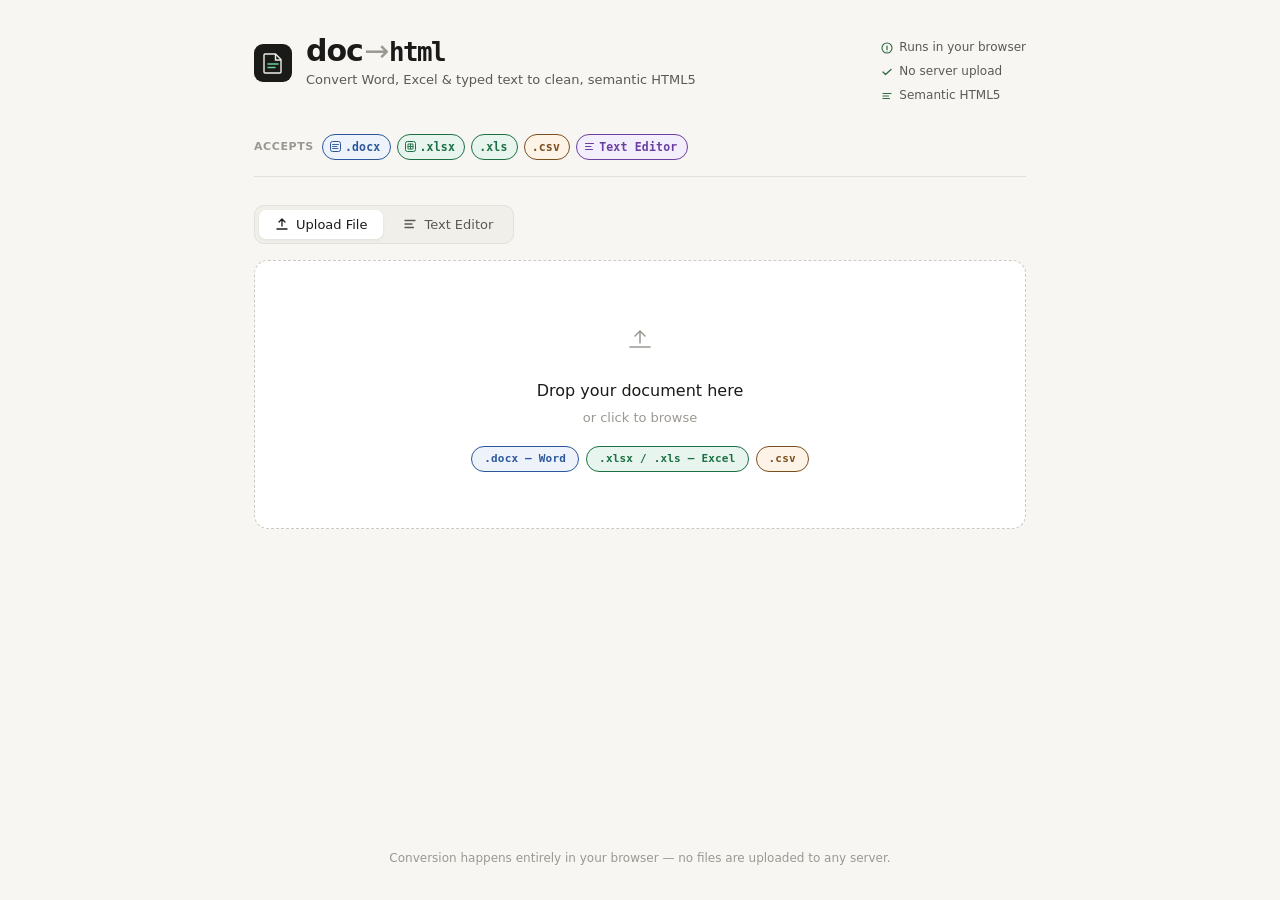
==== index.html @ 15ccc771 "File upload and text editor feature" ====
<!DOCTYPE html>
<html lang="en">
<head>
  <meta charset="UTF-8" />
  <meta name="viewport" content="width=device-width, initial-scale=1.0" />
  <title>doc→html — Word, Excel &amp; Text to HTML</title>
  <link rel="stylesheet" href="style.css" />
</head>
<body>
  <div class="page">

    <!-- ══ HEADER ══ -->
    <header class="header">
      <div class="header-top">
        <div class="header-brand">
          <div class="header-logo" aria-hidden="true">
            <svg width="38" height="38" viewBox="0 0 38 38" fill="none">
              <rect width="38" height="38" rx="9" fill="#1a1a18"/>
              <path d="M11 10h10.5l5.5 5.5V28a1 1 0 01-1 1H11a1 1 0 01-1-1V11a1 1 0 011-1z" fill="none" stroke="#f0efe9" stroke-width="1.4"/>
              <path d="M21.5 10v6h5.5" fill="none" stroke="#f0efe9" stroke-width="1.4"/>
              <path d="M14 20h10M14 23.5h7" stroke="#6fcf97" stroke-width="1.5" stroke-linecap="round"/>
            </svg>
          </div>
          <div class="header-title-group">
            <h1 class="header-title">
              <span class="ht-doc">doc</span><span class="ht-arrow">→</span><span class="ht-html">html</span>
            </h1>
            <p class="header-tagline">Convert Word, Excel &amp; typed text to clean, semantic HTML5</p>
          </div>
        </div>
        <ul class="header-pills" aria-label="Features">
          <li class="pill">
            <svg width="12" height="12" viewBox="0 0 12 12" fill="none"><path d="M6 1a5 5 0 100 10A5 5 0 006 1z" stroke="currentColor" stroke-width="1.1"/><path d="M6 4v3.5" stroke="currentColor" stroke-width="1.2" stroke-linecap="round"/><circle cx="6" cy="9" r=".6" fill="currentColor"/></svg>
            Runs in your browser
          </li>
          <li class="pill">
            <svg width="12" height="12" viewBox="0 0 12 12" fill="none"><path d="M2 6l2.5 2.5L10 3.5" stroke="currentColor" stroke-width="1.3" stroke-linecap="round" stroke-linejoin="round"/></svg>
            No server upload
          </li>
          <li class="pill">
            <svg width="12" height="12" viewBox="0 0 12 12" fill="none"><path d="M2 3.5h8M2 6h5.5M2 8.5h6.5" stroke="currentColor" stroke-width="1.2" stroke-linecap="round"/></svg>
            Semantic HTML5
          </li>
        </ul>
      </div>
      <div class="header-formats">
        <span class="fmt-label">Accepts</span>
        <span class="fmt-chip fmt-word">
          <svg width="11" height="11" viewBox="0 0 11 11" fill="none"><rect x=".5" y=".5" width="10" height="10" rx="2" stroke="currentColor" stroke-width="1"/><path d="M2.5 3.5h6M2.5 5.5h4.5M2.5 7.5h5.5" stroke="currentColor" stroke-width=".9" stroke-linecap="round"/></svg>
          .docx
        </span>
        <span class="fmt-chip fmt-excel">
          <svg width="11" height="11" viewBox="0 0 11 11" fill="none"><rect x=".5" y=".5" width="10" height="10" rx="2" stroke="currentColor" stroke-width="1"/><path d="M3 3h5v5H3z" stroke="currentColor" stroke-width=".9"/><path d="M3 5.5h5M5.5 3v5" stroke="currentColor" stroke-width=".9" stroke-linecap="round"/></svg>
          .xlsx
        </span>
        <span class="fmt-chip fmt-excel">.xls</span>
        <span class="fmt-chip fmt-csv">.csv</span>
        <span class="fmt-chip fmt-editor">
          <svg width="11" height="11" viewBox="0 0 11 11" fill="none"><path d="M1.5 2.5h8M1.5 5.5h5.5M1.5 8.5h7" stroke="currentColor" stroke-width="1" stroke-linecap="round"/></svg>
          Text Editor
        </span>
      </div>
    </header>

    <main class="main">

      <!-- ══ MODE SWITCHER ══ -->
      <div class="mode-tabs" role="tablist" aria-label="Input method">
        <button class="mode-tab active" id="mode-upload-btn" role="tab"
                aria-selected="true" aria-controls="mode-upload">
          <svg width="14" height="14" viewBox="0 0 14 14" fill="none">
            <path d="M7 9V2M7 2L4 5M7 2l3 3" stroke="currentColor" stroke-width="1.3" stroke-linecap="round" stroke-linejoin="round"/>
            <path d="M2 12h10" stroke="currentColor" stroke-width="1.3" stroke-linecap="round"/>
          </svg>
          Upload File
        </button>
        <button class="mode-tab" id="mode-editor-btn" role="tab"
                aria-selected="false" aria-controls="mode-editor">
          <svg width="14" height="14" viewBox="0 0 14 14" fill="none">
            <path d="M2 3.5h10M2 7h7M2 10.5h8.5" stroke="currentColor" stroke-width="1.3" stroke-linecap="round"/>
          </svg>
          Text Editor
        </button>
      </div>

      <!-- ══ UPLOAD PANEL ══ -->
      <div id="mode-upload" class="mode-panel">
        <label class="drop-zone" id="drop-zone">
          <input type="file" id="file-input" accept=".docx,.xlsx,.xls,.csv" />
          <div class="drop-icon">
            <svg width="40" height="40" viewBox="0 0 40 40" fill="none">
              <path d="M20 26V14M20 14l-5 5M20 14l5 5" stroke="currentColor" stroke-width="1.5" stroke-linecap="round" stroke-linejoin="round"/>
              <path d="M10 30h20" stroke="currentColor" stroke-width="1.5" stroke-linecap="round"/>
            </svg>
          </div>
          <p class="drop-title">Drop your document here</p>
          <p class="drop-sub">or click to browse</p>
          <div class="drop-type-row">
            <span class="drop-type drop-type-word">.docx — Word</span>
            <span class="drop-type drop-type-excel">.xlsx / .xls — Excel</span>
            <span class="drop-type drop-type-csv">.csv</span>
          </div>
        </label>
        <div id="upload-status" class="status-bar hidden"></div>
      </div>

      <!-- ══ TEXT EDITOR PANEL ══ -->
      <div id="mode-editor" class="mode-panel hidden">

        <div class="editor-wrap">

          <!-- Toolbar -->
          <div class="editor-toolbar" id="editor-toolbar" role="toolbar" aria-label="Text formatting">

            <!-- Block format -->
            <select class="toolbar-select" id="block-format" title="Block format">
              <option value="p">Paragraph</option>
              <option value="h2">Heading 2</option>
              <option value="h3">Heading 3</option>
              <option value="h4">Heading 4</option>
              <option value="h5">Heading 5</option>
              <option value="h6">Heading 6</option>
              <option value="blockquote">Blockquote</option>
              <option value="pre">Code block</option>
            </select>

            <span class="tb-sep"></span>

            <!-- Inline format -->
            <button class="tb-btn" data-cmd="bold" title="Bold (Ctrl+B)">
              <svg width="13" height="13" viewBox="0 0 13 13" fill="none"><path d="M3.5 2.5H7A2 2 0 017 6.5H3.5V2.5z" stroke="currentColor" stroke-width="1.3" stroke-linejoin="round"/><path d="M3.5 6.5H7.5A2 2 0 017.5 10.5H3.5V6.5z" stroke="currentColor" stroke-width="1.3" stroke-linejoin="round"/></svg>
            </button>
            <button class="tb-btn" data-cmd="italic" title="Italic (Ctrl+I)">
              <svg width="13" height="13" viewBox="0 0 13 13" fill="none"><path d="M5 2.5h5M3 10.5h5M7.5 2.5l-2 8" stroke="currentColor" stroke-width="1.3" stroke-linecap="round"/></svg>
            </button>
            <button class="tb-btn" data-cmd="underline" title="Underline (Ctrl+U)">
              <svg width="13" height="13" viewBox="0 0 13 13" fill="none"><path d="M3 2.5v4a3.5 3.5 0 007 0v-4" stroke="currentColor" stroke-width="1.3" stroke-linecap="round"/><path d="M1.5 11.5h10" stroke="currentColor" stroke-width="1.3" stroke-linecap="round"/></svg>
            </button>
            <button class="tb-btn" data-cmd="strikeThrough" title="Strikethrough">
              <svg width="13" height="13" viewBox="0 0 13 13" fill="none"><path d="M1.5 6.5h10" stroke="currentColor" stroke-width="1.3" stroke-linecap="round"/><path d="M4.5 6.5c0-2 5-2 5 0M4.5 6.5c0 2 5 2 5 0" stroke="currentColor" stroke-width="1.1" stroke-linecap="round"/></svg>
            </button>
            <button class="tb-btn" data-cmd="superscript" title="Superscript">
              <svg width="13" height="13" viewBox="0 0 13 13" fill="none"><path d="M2 10L6 4M6 10L2 4" stroke="currentColor" stroke-width="1.2" stroke-linecap="round"/><path d="M8.5 2h3M8.5 4.5h3M11.5 2v2.5" stroke="currentColor" stroke-width="1.1" stroke-linecap="round"/></svg>
            </button>
            <button class="tb-btn" data-cmd="subscript" title="Subscript">
              <svg width="13" height="13" viewBox="0 0 13 13" fill="none"><path d="M2 4l4 6M6 4l-4 6" stroke="currentColor" stroke-width="1.2" stroke-linecap="round"/><path d="M8.5 8.5h3M8.5 11h3M11.5 8.5V11" stroke="currentColor" stroke-width="1.1" stroke-linecap="round"/></svg>
            </button>

            <span class="tb-sep"></span>

            <!-- Lists -->
            <button class="tb-btn" data-cmd="insertUnorderedList" title="Bullet list">
              <svg width="13" height="13" viewBox="0 0 13 13" fill="none"><circle cx="2" cy="3.5" r=".9" fill="currentColor"/><circle cx="2" cy="6.5" r=".9" fill="currentColor"/><circle cx="2" cy="9.5" r=".9" fill="currentColor"/><path d="M4.5 3.5h7M4.5 6.5h7M4.5 9.5h7" stroke="currentColor" stroke-width="1.2" stroke-linecap="round"/></svg>
            </button>
            <button class="tb-btn" data-cmd="insertOrderedList" title="Numbered list">
              <svg width="13" height="13" viewBox="0 0 13 13" fill="none"><path d="M1.5 2h1.2v3.5M1.2 5.5H4" stroke="currentColor" stroke-width="1" stroke-linecap="round" stroke-linejoin="round"/><path d="M1.2 7.5c0-.6 1.5-1 1.5-1.5 0-.4-.3-.5-.7-.5s-.7.2-.8.5" stroke="currentColor" stroke-width="1" stroke-linecap="round"/><path d="M1.2 11h1.8L1.2 9.5H3" stroke="currentColor" stroke-width="1" stroke-linecap="round" stroke-linejoin="round"/><path d="M5.5 3h6M5.5 6.5h6M5.5 10h6" stroke="currentColor" stroke-width="1.2" stroke-linecap="round"/></svg>
            </button>

            <span class="tb-sep"></span>

            <!-- Alignment -->
            <button class="tb-btn" data-cmd="justifyLeft" title="Align left">
              <svg width="13" height="13" viewBox="0 0 13 13" fill="none"><path d="M1.5 3h10M1.5 5.5h7M1.5 8h10M1.5 10.5h5.5" stroke="currentColor" stroke-width="1.2" stroke-linecap="round"/></svg>
            </button>
            <button class="tb-btn" data-cmd="justifyCenter" title="Align center">
              <svg width="13" height="13" viewBox="0 0 13 13" fill="none"><path d="M1.5 3h10M3 5.5h7M1.5 8h10M3.5 10.5h6" stroke="currentColor" stroke-width="1.2" stroke-linecap="round"/></svg>
            </button>
            <button class="tb-btn" data-cmd="justifyRight" title="Align right">
              <svg width="13" height="13" viewBox="0 0 13 13" fill="none"><path d="M1.5 3h10M5.5 5.5h7M1.5 8h10M6 10.5h5.5" stroke="currentColor" stroke-width="1.2" stroke-linecap="round"/></svg>
            </button>
            <button class="tb-btn" data-cmd="justifyFull" title="Justify">
              <svg width="13" height="13" viewBox="0 0 13 13" fill="none"><path d="M1.5 3h10M1.5 5.5h10M1.5 8h10M1.5 10.5h10" stroke="currentColor" stroke-width="1.2" stroke-linecap="round"/></svg>
            </button>

            <span class="tb-sep"></span>

            <!-- Indent -->
            <button class="tb-btn" data-cmd="indent" title="Increase indent">
              <svg width="13" height="13" viewBox="0 0 13 13" fill="none"><path d="M1.5 2.5h10M4.5 5.5h7M4.5 8h7M1.5 10.5h10M1.5 5.5l2 1.25-2 1.25V5.5z" stroke="currentColor" stroke-width="1.1" stroke-linecap="round" stroke-linejoin="round"/></svg>
            </button>
            <button class="tb-btn" data-cmd="outdent" title="Decrease indent">
              <svg width="13" height="13" viewBox="0 0 13 13" fill="none"><path d="M1.5 2.5h10M4.5 5.5h7M4.5 8h7M1.5 10.5h10M4.5 5.5L2.5 6.75l2 1.25V5.5z" stroke="currentColor" stroke-width="1.1" stroke-linecap="round" stroke-linejoin="round"/></svg>
            </button>

            <span class="tb-sep"></span>

            <!-- Link / HR / Clear formatting / Clear all -->
            <button class="tb-btn" id="tb-link" title="Insert / edit link">
              <svg width="13" height="13" viewBox="0 0 13 13" fill="none"><path d="M5 8a3 3 0 004.2 0l1.3-1.3A3 3 0 006.3 2.5L5 3.8" stroke="currentColor" stroke-width="1.3" stroke-linecap="round"/><path d="M8 5a3 3 0 00-4.2 0L2.5 6.3A3 3 0 006.7 10.5L8 9.2" stroke="currentColor" stroke-width="1.3" stroke-linecap="round"/></svg>
            </button>
            <button class="tb-btn" id="tb-hr" title="Insert horizontal rule">
              <svg width="13" height="13" viewBox="0 0 13 13" fill="none"><path d="M1.5 6.5h10" stroke="currentColor" stroke-width="1.8" stroke-linecap="round"/><path d="M1.5 3.5h10M1.5 9.5h10" stroke="currentColor" stroke-width=".8" stroke-linecap="round" stroke-dasharray="1.5 1.5"/></svg>
            </button>
            <button class="tb-btn" data-cmd="removeFormat" title="Clear formatting">
              <svg width="13" height="13" viewBox="0 0 13 13" fill="none"><path d="M2.5 2.5l8 8M10.5 2.5l-8 8" stroke="currentColor" stroke-width="1.2" stroke-linecap="round"/></svg>
            </button>
            <button class="tb-btn tb-danger" id="tb-clear" title="Clear all content">
              <svg width="13" height="13" viewBox="0 0 13 13" fill="none"><path d="M1.5 3.5h10M3.5 3.5V11a1 1 0 001 1h4a1 1 0 001-1V3.5M4.5 3.5V2.5h4v1" stroke="currentColor" stroke-width="1.2" stroke-linecap="round" stroke-linejoin="round"/></svg>
            </button>
          </div>

          <!-- Editable content area -->
          <div class="editor-body"
               id="editor-body"
               contenteditable="true"
               spellcheck="true"
               role="textbox"
               aria-multiline="true"
               aria-label="Type your content here">
            <p>Start typing here…</p>
          </div>

          <!-- Editor action bar -->
          <div class="editor-footer">
            <span class="editor-hint">Bold first-row cells are detected as <code>&lt;th scope="col"&gt;</code> table headers</span>
            <button class="btn btn-primary" id="editor-convert-btn">
              <svg width="14" height="14" viewBox="0 0 14 14" fill="none"><path d="M2 7h8M8 4l3 3-3 3" stroke="currentColor" stroke-width="1.3" stroke-linecap="round" stroke-linejoin="round"/></svg>
              Convert to HTML
            </button>
          </div>
        </div>

        <div id="editor-status" class="status-bar hidden"></div>
      </div>

      <!-- ══ RESULT PANEL (shared by both modes) ══ -->
      <section id="result-panel" class="result-panel hidden">
        <div class="result-header">
          <div class="file-info">
            <svg width="16" height="16" viewBox="0 0 16 16" fill="none">
              <path d="M3 2h7l3 3v9a1 1 0 01-1 1H3a1 1 0 01-1-1V3a1 1 0 011-1z" stroke="currentColor" stroke-width="1.2"/>
              <path d="M10 2v4h3" stroke="currentColor" stroke-width="1.2"/>
            </svg>
            <span id="file-name-label">output</span>
          </div>
          <div class="action-group">
            <button id="copy-btn" class="btn btn-ghost">
              <svg width="15" height="15" viewBox="0 0 15 15" fill="none"><rect x="4" y="4" width="9" height="9" rx="1" stroke="currentColor" stroke-width="1.2"/><path d="M2 11V2h9" stroke="currentColor" stroke-width="1.2" stroke-linecap="round"/></svg>
              Copy HTML
            </button>
            <button id="dl-btn" class="btn btn-primary">
              <svg width="15" height="15" viewBox="0 0 15 15" fill="none"><path d="M7.5 10V2M7.5 10l-3-3M7.5 10l3-3" stroke="currentColor" stroke-width="1.3" stroke-linecap="round" stroke-linejoin="round"/><path d="M2 13h11" stroke="currentColor" stroke-width="1.3" stroke-linecap="round"/></svg>
              Download .txt
            </button>
          </div>
        </div>

        <div class="tabs">
          <button class="tab active" data-tab="preview">
            <svg width="14" height="14" viewBox="0 0 14 14" fill="none"><path d="M1 7s2.5-5 6-5 6 5 6 5-2.5 5-6 5-6-5-6-5z" stroke="currentColor" stroke-width="1.2"/><circle cx="7" cy="7" r="1.5" stroke="currentColor" stroke-width="1.2"/></svg>
            Preview
          </button>
          <button class="tab" data-tab="code">
            <svg width="14" height="14" viewBox="0 0 14 14" fill="none"><path d="M4.5 3L1 7l3.5 4M9.5 3L13 7l-3.5 4M8 2l-2 10" stroke="currentColor" stroke-width="1.2" stroke-linecap="round" stroke-linejoin="round"/></svg>
            HTML code
          </button>
        </div>

        <div id="preview-pane" class="pane preview-pane"></div>
        <div id="code-pane" class="pane code-pane hidden"></div>

        <div class="convert-again">
          <button id="reset-btn" class="btn btn-ghost btn-sm">
            <svg width="13" height="13" viewBox="0 0 13 13" fill="none"><path d="M1.5 6.5a5 5 0 115 5" stroke="currentColor" stroke-width="1.2" stroke-linecap="round"/><path d="M1.5 4v2.5h2.5" stroke="currentColor" stroke-width="1.2" stroke-linecap="round" stroke-linejoin="round"/></svg>
            Convert another
          </button>
        </div>
      </section>

    </main>

    <footer class="footer">
      Conversion happens entirely in your browser — no files are uploaded to any server.
    </footer>
  </div>

  <div id="toast" class="toast hidden">Copied to clipboard!</div>

  <script src="mammoth.min.js"></script>
  <script src="xlsx.min.js"></script>
  <script src="app.js"></script>
</body>
</html>
---- style.css ----
/* ─── Reset & Base ─────────────────────────────────────────────── */
*, *::before, *::after { box-sizing: border-box; margin: 0; padding: 0; }

:root {
  --bg:            #f7f6f3;
  --surface:       #ffffff;
  --surface-2:     #f0efe9;
  --border:        #e2e0d8;
  --border-strong: #ccc9bf;
  --text:          #1a1a18;
  --text-2:        #5a5952;
  --text-3:        #9a9890;
  --accent:        #1a1a18;
  --accent-fg:     #ffffff;
  --green:         #2d6a3f;
  --green-bg:      #edf7f0;
  --red:           #9b2c2c;
  --red-bg:        #fff0f0;
  --word-color:    #2b579a;
  --word-bg:       #eef3fb;
  --excel-color:   #1d7044;
  --excel-bg:      #e8f5ee;
  --csv-color:     #7a4f1e;
  --csv-bg:        #fdf3e7;
  --editor-color:  #6b3fa0;
  --editor-bg:     #f3eefb;
  --radius-sm:  6px;
  --radius-md:  10px;
  --radius-lg:  14px;
  --font:       'Georgia', 'Times New Roman', serif;
  --font-ui:    system-ui, -apple-system, 'Segoe UI', sans-serif;
  --font-mono:  'Menlo', 'Consolas', 'Monaco', monospace;
  --shadow-sm:  0 1px 3px rgba(0,0,0,.07);
  --shadow-md:  0 4px 14px rgba(0,0,0,.09);
}

@media (prefers-color-scheme: dark) {
  :root {
    --bg:            #111110;
    --surface:       #1c1c1a;
    --surface-2:     #252523;
    --border:        #2e2e2b;
    --border-strong: #3d3d39;
    --text:          #f0efe9;
    --text-2:        #9a9890;
    --text-3:        #5a5952;
    --accent:        #f0efe9;
    --accent-fg:     #111110;
    --green:         #4ade80;
    --green-bg:      #0d2418;
    --red:           #f87171;
    --red-bg:        #2a0f0f;
    --word-color:    #93b4e8;
    --word-bg:       #111e30;
    --excel-color:   #6fcf97;
    --excel-bg:      #0d2016;
    --csv-color:     #f0c07a;
    --csv-bg:        #231800;
    --editor-color:  #c4a0f0;
    --editor-bg:     #1e1030;
    --shadow-sm:     0 1px 3px rgba(0,0,0,.3);
    --shadow-md:     0 4px 14px rgba(0,0,0,.4);
  }
}

html, body { height: 100%; }
body {
  font-family: var(--font-ui);
  background: var(--bg);
  color: var(--text);
  line-height: 1.6;
  font-size: 15px;
  -webkit-font-smoothing: antialiased;
}

/* ─── Page shell ────────────────────────────────────────────────── */
.page {
  min-height: 100vh;
  display: flex;
  flex-direction: column;
  max-width: 820px;
  margin: 0 auto;
  padding: 0 1.5rem;
}

/* ═══ HEADER ═══════════════════════════════════════════════════════ */
.header {
  padding: 2.25rem 0 0;
  border-bottom: 1px solid var(--border);
  margin-bottom: 1.75rem;
}

.header-top {
  display: flex;
  align-items: flex-start;
  justify-content: space-between;
  gap: 1.5rem;
  padding-bottom: 1.1rem;
  flex-wrap: wrap;
}

.header-brand { display: flex; align-items: center; gap: 14px; }
.header-logo  { line-height: 0; flex-shrink: 0; }

.header-title-group { display: flex; flex-direction: column; gap: 4px; }

.header-title {
  font-family: var(--font-ui);
  font-size: 30px;
  font-weight: 800;
  letter-spacing: -1px;
  line-height: 1;
  color: var(--text);
}
.ht-doc   { color: var(--text); }
.ht-arrow { color: var(--text-3); font-weight: 300; margin: 0 1px; }
.ht-html  { font-family: var(--font-mono); font-size: .86em; letter-spacing: -1.5px; color: var(--text); }

.header-tagline { font-size: 13px; color: var(--text-2); font-weight: 400; }

.header-pills { list-style: none; display: flex; flex-direction: column; gap: 5px; padding-top: 2px; }
.pill { display: inline-flex; align-items: center; gap: 6px; font-size: 12px; color: var(--text-2); white-space: nowrap; }
.pill svg { color: var(--green); flex-shrink: 0; }

.header-formats { display: flex; align-items: center; gap: 6px; padding: .65rem 0 1rem; flex-wrap: wrap; }

.fmt-label {
  font-size: 11px; font-weight: 600; text-transform: uppercase;
  letter-spacing: .6px; color: var(--text-3); margin-right: 2px;
}

.fmt-chip {
  display: inline-flex; align-items: center; gap: 4px;
  padding: 3px 9px 3px 7px; border-radius: 20px;
  font-size: 11.5px; font-weight: 600; font-family: var(--font-mono);
  border: 0.5px solid; letter-spacing: .2px;
}
.fmt-word   { background: var(--word-bg);   color: var(--word-color);   border-color: var(--word-color); }
.fmt-excel  { background: var(--excel-bg);  color: var(--excel-color);  border-color: var(--excel-color); }
.fmt-csv    { background: var(--csv-bg);    color: var(--csv-color);    border-color: var(--csv-color); }
.fmt-editor { background: var(--editor-bg); color: var(--editor-color); border-color: var(--editor-color); }

/* ═══ MODE TABS ════════════════════════════════════════════════════ */
.mode-tabs {
  display: flex;
  gap: 4px;
  margin-bottom: 1rem;
  background: var(--surface-2);
  border: 1px solid var(--border);
  border-radius: var(--radius-md);
  padding: 4px;
  width: fit-content;
}

.mode-tab {
  display: inline-flex;
  align-items: center;
  gap: 7px;
  padding: 7px 16px;
  border-radius: 7px;
  border: none;
  background: transparent;
  color: var(--text-2);
  font-size: 13px;
  font-weight: 500;
  font-family: var(--font-ui);
  cursor: pointer;
  transition: background .15s, color .15s;
  white-space: nowrap;
}
.mode-tab:hover  { color: var(--text); background: var(--surface); }
.mode-tab.active { background: var(--surface); color: var(--text); box-shadow: var(--shadow-sm); }

/* ═══ MODE PANELS ══════════════════════════════════════════════════ */
.mode-panel { display: block; }
.mode-panel.hidden { display: none; }

/* ─── Drop Zone ─────────────────────────────────────────────────── */
.drop-zone {
  display: flex; flex-direction: column; align-items: center;
  border: 1.5px dashed var(--border-strong);
  border-radius: var(--radius-lg);
  background: var(--surface);
  padding: 3.5rem 2rem;
  text-align: center; cursor: pointer;
  transition: border-color .2s, background .2s;
}
.drop-zone:hover, .drop-zone.drag-over { border-color: var(--text-2); background: var(--surface-2); }
.drop-zone input[type="file"] { display: none; }
.drop-icon { color: var(--text-3); margin-bottom: 14px; }
.drop-title { font-size: 16px; color: var(--text); margin-bottom: 4px; font-weight: 500; }
.drop-sub   { font-size: 13px; color: var(--text-3); margin-bottom: 18px; }

.drop-type-row { display: flex; gap: 7px; flex-wrap: wrap; justify-content: center; }
.drop-type {
  display: inline-block; padding: 3px 12px; border-radius: 20px;
  font-size: 11px; font-weight: 600; font-family: var(--font-mono);
  letter-spacing: .2px; border: 0.5px solid;
}
.drop-type-word  { background: var(--word-bg);  color: var(--word-color);  border-color: var(--word-color); }
.drop-type-excel { background: var(--excel-bg); color: var(--excel-color); border-color: var(--excel-color); }
.drop-type-csv   { background: var(--csv-bg);   color: var(--csv-color);   border-color: var(--csv-color); }

/* ═══ TEXT EDITOR ══════════════════════════════════════════════════ */
.editor-wrap {
  border: 1px solid var(--border);
  border-radius: var(--radius-lg);
  background: var(--surface);
  overflow: hidden;
  box-shadow: var(--shadow-sm);
}

/* ── Toolbar ── */
.editor-toolbar {
  display: flex;
  align-items: center;
  flex-wrap: wrap;
  gap: 2px;
  padding: 6px 10px;
  border-bottom: 1px solid var(--border);
  background: var(--surface-2);
}

.toolbar-select {
  height: 28px;
  padding: 0 6px;
  border: 1px solid var(--border-strong);
  border-radius: var(--radius-sm);
  background: var(--surface);
  color: var(--text);
  font-size: 12px;
  font-family: var(--font-ui);
  cursor: pointer;
  outline: none;
}
.toolbar-select:focus { border-color: var(--text-2); }

.tb-sep {
  display: inline-block;
  width: 1px; height: 20px;
  background: var(--border-strong);
  margin: 0 4px;
  flex-shrink: 0;
}

.tb-btn {
  display: inline-flex;
  align-items: center;
  justify-content: center;
  width: 28px; height: 28px;
  border: none;
  border-radius: var(--radius-sm);
  background: transparent;
  color: var(--text-2);
  cursor: pointer;
  transition: background .12s, color .12s;
  flex-shrink: 0;
}
.tb-btn:hover   { background: var(--border); color: var(--text); }
.tb-btn.active  { background: var(--accent); color: var(--accent-fg); }
.tb-btn.active:hover { background: var(--accent); opacity: .85; }
.tb-danger      { color: var(--red); }
.tb-danger:hover{ background: var(--red-bg); color: var(--red); }

/* ── Editable body ── */
.editor-body {
  min-height: 260px;
  max-height: 420px;
  overflow-y: auto;
  padding: 1.25rem 1.5rem;
  font-family: var(--font);
  font-size: 14.5px;
  line-height: 1.8;
  color: var(--text);
  outline: none;
  caret-color: var(--accent);
}

.editor-body:focus { outline: none; }

/* Typography inside editor */
.editor-body p          { margin: 0 0 .5em; }
.editor-body h2         { font-size: 1.5em;  font-weight: 700; margin: .8em 0 .3em; }
.editor-body h3         { font-size: 1.25em; font-weight: 700; margin: .7em 0 .3em; }
.editor-body h4         { font-size: 1.1em;  font-weight: 600; margin: .6em 0 .25em; }
.editor-body h5, .editor-body h6 { font-size: 1em; font-weight: 600; margin: .5em 0 .2em; }
.editor-body ul, .editor-body ol { padding-left: 1.6em; margin: .4em 0; }
.editor-body li         { margin: .2em 0; }
.editor-body blockquote { border-left: 3px solid var(--border-strong); padding-left: 1rem; color: var(--text-2); margin: .5em 0; }
.editor-body pre        { background: var(--surface-2); border: 1px solid var(--border); border-radius: var(--radius-sm); padding: .75rem 1rem; font-family: var(--font-mono); font-size: .88em; overflow-x: auto; }
.editor-body a          { color: #1a56db; text-decoration: underline; }
.editor-body hr         { border: none; border-top: 1.5px solid var(--border-strong); margin: 1em 0; }
.editor-body table      { border-collapse: collapse; width: 100%; font-size: 13px; margin: .6em 0; }
.editor-body td, .editor-body th { border: 1px solid var(--border-strong); padding: 5px 9px; text-align: left; }
.editor-body th         { background: var(--surface-2); font-weight: 600; }
.editor-body [style*="text-align: center"] { text-align: center; }
.editor-body [style*="text-align: right"]  { text-align: right; }
.editor-body [style*="text-align: justify"]{ text-align: justify; }

/* Scrollbar */
.editor-body::-webkit-scrollbar { width: 5px; }
.editor-body::-webkit-scrollbar-track { background: transparent; }
.editor-body::-webkit-scrollbar-thumb { background: var(--border-strong); border-radius: 10px; }

/* ── Editor footer ── */
.editor-footer {
  display: flex;
  align-items: center;
  justify-content: space-between;
  padding: .75rem 1.25rem;
  border-top: 1px solid var(--border);
  background: var(--surface-2);
  gap: 1rem;
  flex-wrap: wrap;
}

.editor-hint {
  font-size: 12px;
  color: var(--text-3);
  font-style: italic;
  flex: 1;
}
.editor-hint code {
  font-family: var(--font-mono);
  font-size: .9em;
  background: var(--border);
  padding: 1px 4px;
  border-radius: 3px;
}

/* ═══ STATUS BAR ═══════════════════════════════════════════════════ */
.status-bar {
  margin-top: .75rem;
  padding: .7rem 1rem;
  border-radius: var(--radius-sm);
  font-size: 13px;
  border: 0.5px solid;
  display: flex;
  align-items: center;
  gap: 8px;
}
.status-bar.ok  { background: var(--green-bg); color: var(--green); border-color: var(--green); }
.status-bar.err { background: var(--red-bg);   color: var(--red);   border-color: var(--red); }

/* ═══ RESULT PANEL ═════════════════════════════════════════════════ */
.result-panel {
  margin-top: 1.5rem;
  background: var(--surface);
  border: 0.5px solid var(--border);
  border-radius: var(--radius-lg);
  overflow: hidden;
  box-shadow: var(--shadow-sm);
}

.result-header {
  display: flex; align-items: center; justify-content: space-between;
  padding: 1rem 1.25rem; border-bottom: 0.5px solid var(--border);
  gap: 1rem; flex-wrap: wrap;
}

.file-info {
  display: flex; align-items: center; gap: 7px;
  font-size: 13px; font-weight: 500; color: var(--text); min-width: 0;
}
.file-info svg { flex-shrink: 0; color: var(--text-3); }
#file-name-label { overflow: hidden; text-overflow: ellipsis; white-space: nowrap; }

.action-group { display: flex; gap: 8px; flex-shrink: 0; }

/* ─── Buttons ───────────────────────────────────────────────────── */
.btn {
  display: inline-flex; align-items: center; gap: 6px;
  border-radius: var(--radius-sm); font-size: 13px; font-weight: 500;
  cursor: pointer; transition: background .15s, opacity .15s, transform .1s;
  white-space: nowrap; border: none; padding: 7px 13px;
  font-family: var(--font-ui);
}
.btn:active    { transform: scale(.97); }
.btn-primary   { background: var(--accent); color: var(--accent-fg); }
.btn-primary:hover { opacity: .85; }
.btn-ghost     { background: transparent; color: var(--text-2); border: 0.5px solid var(--border-strong); }
.btn-ghost:hover { background: var(--surface-2); color: var(--text); }
.btn-sm        { padding: 5px 10px; font-size: 12px; }

/* ─── Tabs ──────────────────────────────────────────────────────── */
.tabs { display: flex; padding: 0 1.25rem; border-bottom: 0.5px solid var(--border); }
.tab {
  display: inline-flex; align-items: center; gap: 6px;
  padding: 10px 4px; margin-right: 20px;
  font-size: 13px; font-weight: 500; color: var(--text-3);
  background: none; border: none; border-bottom: 2px solid transparent;
  cursor: pointer; font-family: var(--font-ui); transition: color .15s;
  margin-bottom: -0.5px;
}
.tab:hover  { color: var(--text-2); }
.tab.active { color: var(--text); border-bottom-color: var(--text); }

/* ─── Panes ─────────────────────────────────────────────────────── */
.pane {
  padding: 1.25rem;
  max-height: 440px;
  overflow-y: auto;
  overflow-x: hidden;
}

.preview-pane {
  font-family: var(--font);
  font-size: 14px;
  line-height: 1.75;
  color: var(--text);
}
.preview-pane h1 { font-size: 1.5em;  font-weight: 700; margin: .9em 0 .4em; }
.preview-pane h2 { font-size: 1.25em; font-weight: 700; margin: .8em 0 .35em; }
.preview-pane h3 { font-size: 1.1em;  font-weight: 600; margin: .7em 0 .3em; }
.preview-pane h4 { font-size: 1em;    font-weight: 600; margin: .6em 0 .3em; }
.preview-pane p  { margin: .4em 0; }
.preview-pane ul, .preview-pane ol { padding-left: 1.6em; margin: .4em 0; }
.preview-pane li { margin: .2em 0; }
.preview-pane strong { font-weight: 700; }
.preview-pane em     { font-style: italic; }
.preview-pane table { border-collapse: collapse; width: 100%; font-size: 13px; margin: .6em 0; font-family: var(--font-ui); }
.preview-pane td, .preview-pane th { border: 0.5px solid var(--border-strong); padding: 6px 10px; text-align: left; vertical-align: top; }
.preview-pane th[scope="col"] { background: var(--surface-2); font-weight: 600; }
.preview-pane a { color: #1a56db; text-decoration: underline; }
.preview-pane img { max-width: 100%; height: auto; }
.preview-pane blockquote { border-left: 3px solid var(--border-strong); padding-left: 1rem; color: var(--text-2); margin: .6em 0; }
.preview-pane code { font-family: var(--font-mono); font-size: .88em; background: var(--surface-2); padding: 1px 5px; border-radius: 3px; }
.preview-pane hr  { border: none; border-top: 1.5px solid var(--border-strong); margin: 1em 0; }

.code-pane {
  font-family: var(--font-mono); font-size: 12.5px; line-height: 1.65;
  white-space: pre; color: var(--text); background: var(--surface-2); tab-size: 2;
}

/* ─── Convert Again ─────────────────────────────────────────────── */
.convert-again {
  padding: .75rem 1.25rem;
  border-top: 0.5px solid var(--border);
  background: var(--surface-2);
}

/* ─── Toast ─────────────────────────────────────────────────────── */
.toast {
  position: fixed; bottom: 1.5rem; left: 50%;
  transform: translateX(-50%) translateY(0);
  background: var(--text); color: var(--bg);
  padding: 8px 18px; border-radius: 20px;
  font-size: 13px; font-weight: 500;
  pointer-events: none; opacity: 1;
  transition: opacity .35s, transform .35s; z-index: 9999;
}
.toast.hidden { opacity: 0; transform: translateX(-50%) translateY(8px); }

/* ─── Footer ────────────────────────────────────────────────────── */
.footer { padding: 1.5rem 0 2rem; font-size: 12px; color: var(--text-3); text-align: center; }

/* ─── Utility ───────────────────────────────────────────────────── */
.hidden { display: none !important; }
.main   { flex: 1; }

.pane::-webkit-scrollbar { width: 5px; }
.pane::-webkit-scrollbar-track { background: transparent; }
.pane::-webkit-scrollbar-thumb { background: var(--border-strong); border-radius: 10px; }

/* ─── Responsive ────────────────────────────────────────────────── */
@media (max-width: 600px) {
  .header-top   { flex-direction: column; gap: .9rem; }
  .header-pills { flex-direction: row; flex-wrap: wrap; gap: 8px; }
  .header-title { font-size: 24px; }
  .result-header{ flex-direction: column; align-items: flex-start; }
  .action-group { width: 100%; }
  .btn          { flex: 1; justify-content: center; }
  .drop-zone    { padding: 2.5rem 1.25rem; }
  .editor-footer{ flex-direction: column; align-items: flex-start; }
  .mode-tabs    { width: 100%; }
  .mode-tab     { flex: 1; justify-content: center; }
}
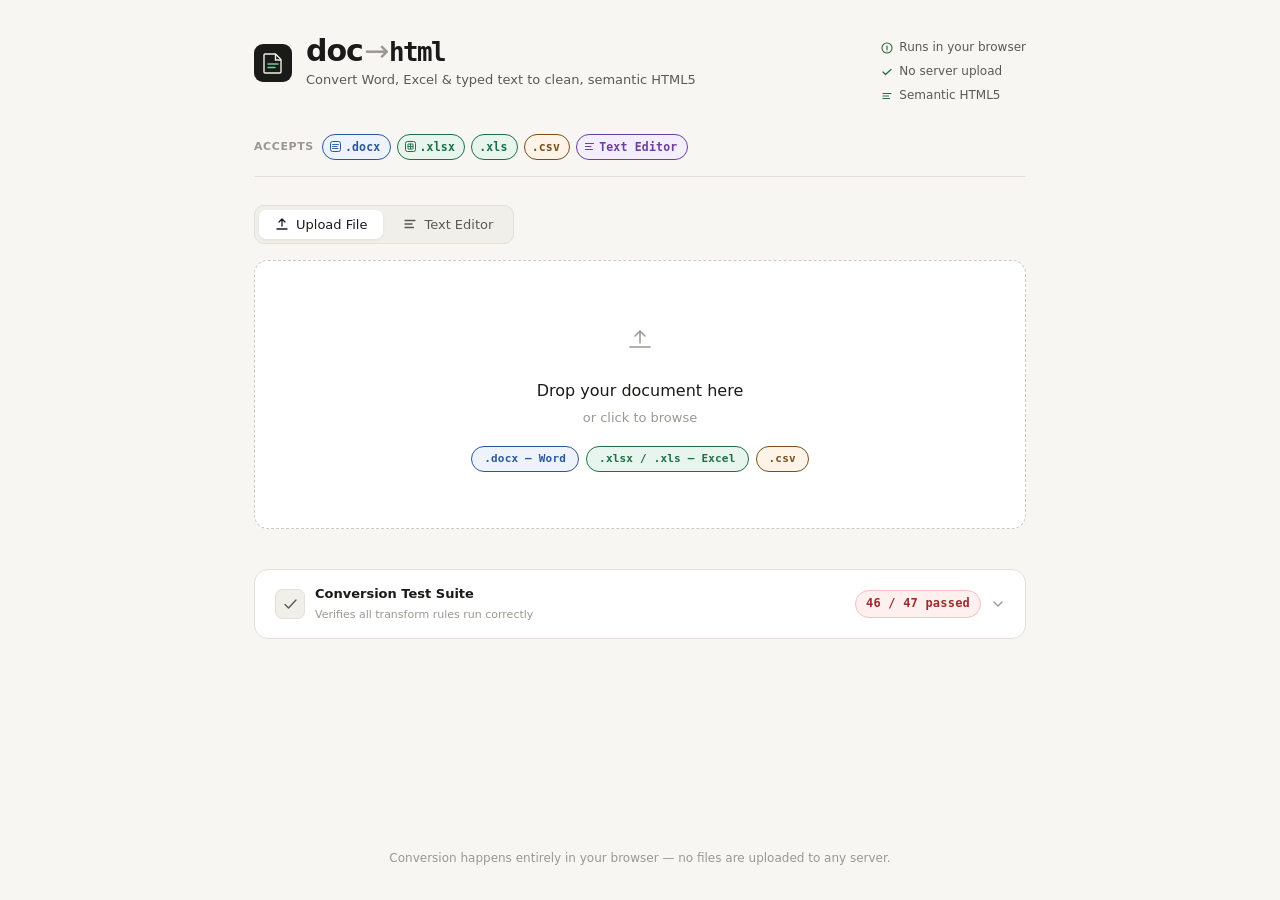
==== commit 533e6dbf: "Test Result includes the home page itself Test Result includes the home page itself" ====
--- a/index.html
+++ b/index.html
@@ -4,7 +4,546 @@
   <meta charset="UTF-8" />
   <meta name="viewport" content="width=device-width, initial-scale=1.0" />
   <title>doc→html — Word, Excel &amp; Text to HTML</title>
-  <link rel="stylesheet" href="style.css" />
+  <style>
+/* ─── Reset & Base ─────────────────────────────────────────────── */
+*, *::before, *::after { box-sizing: border-box; margin: 0; padding: 0; }
+
+:root {
+  --bg:            #f7f6f3;
+  --surface:       #ffffff;
+  --surface-2:     #f0efe9;
+  --border:        #e2e0d8;
+  --border-strong: #ccc9bf;
+  --text:          #1a1a18;
+  --text-2:        #5a5952;
+  --text-3:        #9a9890;
+  --accent:        #1a1a18;
+  --accent-fg:     #ffffff;
+  --green:         #2d6a3f;
+  --green-bg:      #edf7f0;
+  --green-border:  #b7ddc4;
+  --red:           #9b2c2c;
+  --red-bg:        #fff0f0;
+  --red-border:    #f5c0c0;
+  --word-color:    #2b579a;
+  --word-bg:       #eef3fb;
+  --excel-color:   #1d7044;
+  --excel-bg:      #e8f5ee;
+  --csv-color:     #7a4f1e;
+  --csv-bg:        #fdf3e7;
+  --editor-color:  #6b3fa0;
+  --editor-bg:     #f3eefb;
+  --radius-sm:  6px;
+  --radius-md:  10px;
+  --radius-lg:  14px;
+  --font:       'Georgia', 'Times New Roman', serif;
+  --font-ui:    system-ui, -apple-system, 'Segoe UI', sans-serif;
+  --font-mono:  'Menlo', 'Consolas', 'Monaco', monospace;
+  --shadow-sm:  0 1px 3px rgba(0,0,0,.07);
+  --shadow-md:  0 4px 14px rgba(0,0,0,.09);
+}
+
+@media (prefers-color-scheme: dark) {
+  :root {
+    --bg:            #111110;
+    --surface:       #1c1c1a;
+    --surface-2:     #252523;
+    --border:        #2e2e2b;
+    --border-strong: #3d3d39;
+    --text:          #f0efe9;
+    --text-2:        #9a9890;
+    --text-3:        #5a5952;
+    --accent:        #f0efe9;
+    --accent-fg:     #111110;
+    --green:         #4ade80;
+    --green-bg:      #0d2418;
+    --green-border:  #1e4d2d;
+    --red:           #f87171;
+    --red-bg:        #2a0f0f;
+    --red-border:    #5a2020;
+    --word-color:    #93b4e8;
+    --word-bg:       #111e30;
+    --excel-color:   #6fcf97;
+    --excel-bg:      #0d2016;
+    --csv-color:     #f0c07a;
+    --csv-bg:        #231800;
+    --editor-color:  #c4a0f0;
+    --editor-bg:     #1e1030;
+    --shadow-sm:     0 1px 3px rgba(0,0,0,.3);
+    --shadow-md:     0 4px 14px rgba(0,0,0,.4);
+  }
+}
+
+html, body { height: 100%; }
+body {
+  font-family: var(--font-ui);
+  background: var(--bg);
+  color: var(--text);
+  line-height: 1.6;
+  font-size: 15px;
+  -webkit-font-smoothing: antialiased;
+}
+
+.page {
+  min-height: 100vh;
+  display: flex;
+  flex-direction: column;
+  max-width: 820px;
+  margin: 0 auto;
+  padding: 0 1.5rem;
+}
+
+/* ═══ HEADER ═══════════════════════════════════════════════════════ */
+.header {
+  padding: 2.25rem 0 0;
+  border-bottom: 1px solid var(--border);
+  margin-bottom: 1.75rem;
+}
+.header-top {
+  display: flex;
+  align-items: flex-start;
+  justify-content: space-between;
+  gap: 1.5rem;
+  padding-bottom: 1.1rem;
+  flex-wrap: wrap;
+}
+.header-brand { display: flex; align-items: center; gap: 14px; }
+.header-logo  { line-height: 0; flex-shrink: 0; }
+.header-title-group { display: flex; flex-direction: column; gap: 4px; }
+.header-title {
+  font-family: var(--font-ui);
+  font-size: 30px;
+  font-weight: 800;
+  letter-spacing: -1px;
+  line-height: 1;
+  color: var(--text);
+}
+.ht-doc   { color: var(--text); }
+.ht-arrow { color: var(--text-3); font-weight: 300; margin: 0 1px; }
+.ht-html  { font-family: var(--font-mono); font-size: .86em; letter-spacing: -1.5px; color: var(--text); }
+.header-tagline { font-size: 13px; color: var(--text-2); font-weight: 400; }
+.header-pills { list-style: none; display: flex; flex-direction: column; gap: 5px; padding-top: 2px; }
+.pill { display: inline-flex; align-items: center; gap: 6px; font-size: 12px; color: var(--text-2); white-space: nowrap; }
+.pill svg { color: var(--green); flex-shrink: 0; }
+.header-formats { display: flex; align-items: center; gap: 6px; padding: .65rem 0 1rem; flex-wrap: wrap; }
+.fmt-label { font-size: 11px; font-weight: 600; text-transform: uppercase; letter-spacing: .6px; color: var(--text-3); margin-right: 2px; }
+.fmt-chip { display: inline-flex; align-items: center; gap: 4px; padding: 3px 9px 3px 7px; border-radius: 20px; font-size: 11.5px; font-weight: 600; font-family: var(--font-mono); border: 0.5px solid; letter-spacing: .2px; }
+.fmt-word   { background: var(--word-bg);   color: var(--word-color);   border-color: var(--word-color); }
+.fmt-excel  { background: var(--excel-bg);  color: var(--excel-color);  border-color: var(--excel-color); }
+.fmt-csv    { background: var(--csv-bg);    color: var(--csv-color);    border-color: var(--csv-color); }
+.fmt-editor { background: var(--editor-bg); color: var(--editor-color); border-color: var(--editor-color); }
+
+/* ═══ MODE TABS ════════════════════════════════════════════════════ */
+.mode-tabs { display: flex; gap: 4px; margin-bottom: 1rem; background: var(--surface-2); border: 1px solid var(--border); border-radius: var(--radius-md); padding: 4px; width: fit-content; }
+.mode-tab { display: inline-flex; align-items: center; gap: 7px; padding: 7px 16px; border-radius: 7px; border: none; background: transparent; color: var(--text-2); font-size: 13px; font-weight: 500; font-family: var(--font-ui); cursor: pointer; transition: background .15s, color .15s; white-space: nowrap; }
+.mode-tab:hover  { color: var(--text); background: var(--surface); }
+.mode-tab.active { background: var(--surface); color: var(--text); box-shadow: var(--shadow-sm); }
+
+/* ═══ MODE PANELS ══════════════════════════════════════════════════ */
+.mode-panel { display: block; }
+.mode-panel.hidden { display: none; }
+
+/* ─── Drop Zone ─────────────────────────────────────────────────── */
+.drop-zone { display: flex; flex-direction: column; align-items: center; border: 1.5px dashed var(--border-strong); border-radius: var(--radius-lg); background: var(--surface); padding: 3.5rem 2rem; text-align: center; cursor: pointer; transition: border-color .2s, background .2s; }
+.drop-zone:hover, .drop-zone.drag-over { border-color: var(--text-2); background: var(--surface-2); }
+.drop-zone input[type="file"] { display: none; }
+.drop-icon { color: var(--text-3); margin-bottom: 14px; }
+.drop-title { font-size: 16px; color: var(--text); margin-bottom: 4px; font-weight: 500; }
+.drop-sub   { font-size: 13px; color: var(--text-3); margin-bottom: 18px; }
+.drop-type-row { display: flex; gap: 7px; flex-wrap: wrap; justify-content: center; }
+.drop-type { display: inline-block; padding: 3px 12px; border-radius: 20px; font-size: 11px; font-weight: 600; font-family: var(--font-mono); letter-spacing: .2px; border: 0.5px solid; }
+.drop-type-word  { background: var(--word-bg);  color: var(--word-color);  border-color: var(--word-color); }
+.drop-type-excel { background: var(--excel-bg); color: var(--excel-color); border-color: var(--excel-color); }
+.drop-type-csv   { background: var(--csv-bg);   color: var(--csv-color);   border-color: var(--csv-color); }
+
+/* ═══ TEXT EDITOR ══════════════════════════════════════════════════ */
+.editor-wrap { border: 1px solid var(--border); border-radius: var(--radius-lg); background: var(--surface); overflow: hidden; box-shadow: var(--shadow-sm); }
+.editor-toolbar { display: flex; align-items: center; flex-wrap: wrap; gap: 2px; padding: 6px 10px; border-bottom: 1px solid var(--border); background: var(--surface-2); }
+.toolbar-select { height: 28px; padding: 0 6px; border: 1px solid var(--border-strong); border-radius: var(--radius-sm); background: var(--surface); color: var(--text); font-size: 12px; font-family: var(--font-ui); cursor: pointer; outline: none; }
+.toolbar-select:focus { border-color: var(--text-2); }
+.tb-sep { display: inline-block; width: 1px; height: 20px; background: var(--border-strong); margin: 0 4px; flex-shrink: 0; }
+.tb-btn { display: inline-flex; align-items: center; justify-content: center; width: 28px; height: 28px; border: none; border-radius: var(--radius-sm); background: transparent; color: var(--text-2); cursor: pointer; transition: background .12s, color .12s; flex-shrink: 0; }
+.tb-btn:hover   { background: var(--border); color: var(--text); }
+.tb-btn.active  { background: var(--accent); color: var(--accent-fg); }
+.tb-btn.active:hover { background: var(--accent); opacity: .85; }
+.tb-danger      { color: var(--red); }
+.tb-danger:hover{ background: var(--red-bg); color: var(--red); }
+.editor-body { min-height: 260px; max-height: 420px; overflow-y: auto; padding: 1.25rem 1.5rem; font-family: var(--font); font-size: 14.5px; line-height: 1.8; color: var(--text); outline: none; caret-color: var(--accent); }
+.editor-body:focus { outline: none; }
+.editor-body p          { margin: 0 0 .5em; }
+.editor-body h2         { font-size: 1.5em;  font-weight: 700; margin: .8em 0 .3em; }
+.editor-body h3         { font-size: 1.25em; font-weight: 700; margin: .7em 0 .3em; }
+.editor-body h4         { font-size: 1.1em;  font-weight: 600; margin: .6em 0 .25em; }
+.editor-body h5, .editor-body h6 { font-size: 1em; font-weight: 600; margin: .5em 0 .2em; }
+.editor-body ul, .editor-body ol { padding-left: 1.6em; margin: .4em 0; }
+.editor-body li         { margin: .2em 0; }
+.editor-body blockquote { border-left: 3px solid var(--border-strong); padding-left: 1rem; color: var(--text-2); margin: .5em 0; }
+.editor-body pre        { background: var(--surface-2); border: 1px solid var(--border); border-radius: var(--radius-sm); padding: .75rem 1rem; font-family: var(--font-mono); font-size: .88em; overflow-x: auto; }
+.editor-body a          { color: #1a56db; text-decoration: underline; }
+.editor-body hr         { border: none; border-top: 1.5px solid var(--border-strong); margin: 1em 0; }
+.editor-body table      { border-collapse: collapse; width: 100%; font-size: 13px; margin: .6em 0; }
+.editor-body td, .editor-body th { border: 1px solid var(--border-strong); padding: 5px 9px; text-align: left; }
+.editor-body th         { background: var(--surface-2); font-weight: 600; }
+.editor-body::-webkit-scrollbar { width: 5px; }
+.editor-body::-webkit-scrollbar-track { background: transparent; }
+.editor-body::-webkit-scrollbar-thumb { background: var(--border-strong); border-radius: 10px; }
+.editor-footer { display: flex; align-items: center; justify-content: space-between; padding: .75rem 1.25rem; border-top: 1px solid var(--border); background: var(--surface-2); gap: 1rem; flex-wrap: wrap; }
+.editor-hint { font-size: 12px; color: var(--text-3); font-style: italic; flex: 1; }
+.editor-hint code { font-family: var(--font-mono); font-size: .9em; background: var(--border); padding: 1px 4px; border-radius: 3px; }
+
+/* ═══ STATUS BAR ═══════════════════════════════════════════════════ */
+.status-bar { margin-top: .75rem; padding: .7rem 1rem; border-radius: var(--radius-sm); font-size: 13px; border: 0.5px solid; display: flex; align-items: center; gap: 8px; }
+.status-bar.ok  { background: var(--green-bg); color: var(--green); border-color: var(--green); }
+.status-bar.err { background: var(--red-bg);   color: var(--red);   border-color: var(--red); }
+
+/* ═══ RESULT PANEL ═════════════════════════════════════════════════ */
+.result-panel { margin-top: 1.5rem; background: var(--surface); border: 0.5px solid var(--border); border-radius: var(--radius-lg); overflow: hidden; box-shadow: var(--shadow-sm); }
+.result-header { display: flex; align-items: center; justify-content: space-between; padding: 1rem 1.25rem; border-bottom: 0.5px solid var(--border); gap: 1rem; flex-wrap: wrap; }
+.file-info { display: flex; align-items: center; gap: 7px; font-size: 13px; font-weight: 500; color: var(--text); min-width: 0; }
+.file-info svg { flex-shrink: 0; color: var(--text-3); }
+#file-name-label { overflow: hidden; text-overflow: ellipsis; white-space: nowrap; }
+.action-group { display: flex; gap: 8px; flex-shrink: 0; }
+
+/* ─── Buttons ───────────────────────────────────────────────────── */
+.btn { display: inline-flex; align-items: center; gap: 6px; border-radius: var(--radius-sm); font-size: 13px; font-weight: 500; cursor: pointer; transition: background .15s, opacity .15s, transform .1s; white-space: nowrap; border: none; padding: 7px 13px; font-family: var(--font-ui); }
+.btn:active    { transform: scale(.97); }
+.btn-primary   { background: var(--accent); color: var(--accent-fg); }
+.btn-primary:hover { opacity: .85; }
+.btn-ghost     { background: transparent; color: var(--text-2); border: 0.5px solid var(--border-strong); }
+.btn-ghost:hover { background: var(--surface-2); color: var(--text); }
+.btn-sm        { padding: 5px 10px; font-size: 12px; }
+
+/* ─── Tabs ──────────────────────────────────────────────────────── */
+.tabs { display: flex; padding: 0 1.25rem; border-bottom: 0.5px solid var(--border); }
+.tab { display: inline-flex; align-items: center; gap: 6px; padding: 10px 4px; margin-right: 20px; font-size: 13px; font-weight: 500; color: var(--text-3); background: none; border: none; border-bottom: 2px solid transparent; cursor: pointer; font-family: var(--font-ui); transition: color .15s; margin-bottom: -0.5px; }
+.tab:hover  { color: var(--text-2); }
+.tab.active { color: var(--text); border-bottom-color: var(--text); }
+
+/* ─── Panes ─────────────────────────────────────────────────────── */
+.pane { padding: 1.25rem; max-height: 440px; overflow-y: auto; overflow-x: hidden; }
+.preview-pane { font-family: var(--font); font-size: 14px; line-height: 1.75; color: var(--text); }
+.preview-pane h1 { font-size: 1.5em;  font-weight: 700; margin: .9em 0 .4em; }
+.preview-pane h2 { font-size: 1.25em; font-weight: 700; margin: .8em 0 .35em; }
+.preview-pane h3 { font-size: 1.1em;  font-weight: 600; margin: .7em 0 .3em; }
+.preview-pane h4 { font-size: 1em;    font-weight: 600; margin: .6em 0 .3em; }
+.preview-pane p  { margin: .4em 0; }
+.preview-pane ul, .preview-pane ol { padding-left: 1.6em; margin: .4em 0; }
+.preview-pane li { margin: .2em 0; }
+.preview-pane strong { font-weight: 700; }
+.preview-pane em     { font-style: italic; }
+.preview-pane table { border-collapse: collapse; width: 100%; font-size: 13px; margin: .6em 0; font-family: var(--font-ui); }
+.preview-pane td, .preview-pane th { border: 0.5px solid var(--border-strong); padding: 6px 10px; text-align: left; vertical-align: top; }
+.preview-pane th[scope="col"] { background: var(--surface-2); font-weight: 600; }
+.preview-pane a { color: #1a56db; text-decoration: underline; }
+.preview-pane img { max-width: 100%; height: auto; }
+.preview-pane blockquote { border-left: 3px solid var(--border-strong); padding-left: 1rem; color: var(--text-2); margin: .6em 0; }
+.preview-pane code { font-family: var(--font-mono); font-size: .88em; background: var(--surface-2); padding: 1px 5px; border-radius: 3px; }
+.preview-pane hr  { border: none; border-top: 1.5px solid var(--border-strong); margin: 1em 0; }
+.code-pane { font-family: var(--font-mono); font-size: 12.5px; line-height: 1.65; white-space: pre; color: var(--text); background: var(--surface-2); tab-size: 2; }
+
+/* ─── Convert Again ─────────────────────────────────────────────── */
+.convert-again { padding: .75rem 1.25rem; border-top: 0.5px solid var(--border); background: var(--surface-2); }
+
+/* ─── Toast ─────────────────────────────────────────────────────── */
+.toast { position: fixed; bottom: 1.5rem; left: 50%; transform: translateX(-50%) translateY(0); background: var(--text); color: var(--bg); padding: 8px 18px; border-radius: 20px; font-size: 13px; font-weight: 500; pointer-events: none; opacity: 1; transition: opacity .35s, transform .35s; z-index: 9999; }
+.toast.hidden { opacity: 0; transform: translateX(-50%) translateY(8px); }
+
+/* ─── Footer ────────────────────────────────────────────────────── */
+.footer { padding: 1.5rem 0 2rem; font-size: 12px; color: var(--text-3); text-align: center; }
+
+/* ─── Utility ───────────────────────────────────────────────────── */
+.hidden { display: none !important; }
+.main   { flex: 1; }
+.pane::-webkit-scrollbar { width: 5px; }
+.pane::-webkit-scrollbar-track { background: transparent; }
+.pane::-webkit-scrollbar-thumb { background: var(--border-strong); border-radius: 10px; }
+
+/* ═══════════════════════════════════════════════════════════════════
+   TEST SUITE STYLES
+   ═══════════════════════════════════════════════════════════════════ */
+
+/* ── Suite toggle bar ── */
+.ts-toggle-bar {
+  display: flex;
+  align-items: center;
+  justify-content: space-between;
+  gap: 1rem;
+  margin-top: 2.5rem;
+  padding: .9rem 1.25rem;
+  background: var(--surface);
+  border: 0.5px solid var(--border);
+  border-radius: var(--radius-lg);
+  cursor: pointer;
+  user-select: none;
+  transition: background .15s;
+  flex-wrap: wrap;
+}
+.ts-toggle-bar:hover { background: var(--surface-2); }
+
+.ts-toggle-left {
+  display: flex;
+  align-items: center;
+  gap: 10px;
+}
+.ts-icon {
+  width: 30px; height: 30px;
+  border-radius: 7px;
+  background: var(--surface-2);
+  border: 0.5px solid var(--border);
+  display: flex; align-items: center; justify-content: center;
+  color: var(--text-2);
+  flex-shrink: 0;
+}
+.ts-toggle-title {
+  font-size: 13px;
+  font-weight: 600;
+  color: var(--text);
+}
+.ts-toggle-sub {
+  font-size: 11px;
+  color: var(--text-3);
+  margin-top: 1px;
+}
+
+.ts-toggle-right {
+  display: flex;
+  align-items: center;
+  gap: 10px;
+}
+
+/* Score pill shown in toggle bar */
+.ts-score-pill {
+  display: inline-flex;
+  align-items: center;
+  gap: 5px;
+  padding: 3px 10px;
+  border-radius: 20px;
+  font-size: 12px;
+  font-weight: 700;
+  font-family: var(--font-mono);
+  border: 0.5px solid;
+  letter-spacing: .2px;
+}
+.ts-score-pill.all-pass { background: var(--green-bg); color: var(--green); border-color: var(--green-border); }
+.ts-score-pill.has-fail { background: var(--red-bg);   color: var(--red);   border-color: var(--red-border); }
+.ts-score-pill.pending  { background: var(--surface-2); color: var(--text-3); border-color: var(--border); }
+
+.ts-chevron {
+  color: var(--text-3);
+  transition: transform .25s;
+  flex-shrink: 0;
+}
+.ts-chevron.open { transform: rotate(180deg); }
+
+/* ── Suite body ── */
+.ts-body {
+  display: none;
+  margin-top: .5rem;
+  background: var(--surface);
+  border: 0.5px solid var(--border);
+  border-radius: var(--radius-lg);
+  overflow: hidden;
+}
+.ts-body.open { display: block; }
+
+/* ── Suite header (inside body) ── */
+.ts-header {
+  display: flex;
+  align-items: center;
+  justify-content: space-between;
+  gap: 1rem;
+  padding: 1rem 1.25rem;
+  border-bottom: 0.5px solid var(--border);
+  background: var(--surface-2);
+  flex-wrap: wrap;
+}
+
+.ts-stats {
+  display: flex;
+  align-items: center;
+  gap: 10px;
+}
+.ts-stat {
+  display: flex;
+  align-items: baseline;
+  gap: 4px;
+}
+.ts-stat-num {
+  font-size: 22px;
+  font-weight: 800;
+  letter-spacing: -.5px;
+  line-height: 1;
+  font-family: var(--font-mono);
+}
+.ts-stat-num.pass  { color: var(--green); }
+.ts-stat-num.fail  { color: var(--red); }
+.ts-stat-num.total { color: var(--text-2); }
+.ts-stat-label     { font-size: 12px; color: var(--text-3); }
+.ts-stat-div { width: 1px; height: 22px; background: var(--border-strong); }
+
+.ts-actions {
+  display: flex;
+  gap: 8px;
+  align-items: center;
+}
+
+/* ── Group section ── */
+.ts-group {
+  border-bottom: 0.5px solid var(--border);
+}
+.ts-group:last-child { border-bottom: none; }
+
+.ts-group-head {
+  display: flex;
+  align-items: center;
+  gap: 8px;
+  padding: .6rem 1.25rem;
+  background: var(--surface-2);
+  border-bottom: 0.5px solid var(--border);
+}
+.ts-group-name {
+  font-size: 11px;
+  font-weight: 700;
+  text-transform: uppercase;
+  letter-spacing: .7px;
+  color: var(--text-3);
+  flex: 1;
+}
+.ts-group-rule {
+  font-size: 11px;
+  font-family: var(--font-mono);
+  font-weight: 600;
+  color: var(--text-3);
+  background: var(--border);
+  padding: 1px 7px;
+  border-radius: 4px;
+}
+.ts-group-score {
+  font-size: 11px;
+  font-weight: 600;
+  font-family: var(--font-mono);
+  color: var(--text-3);
+}
+
+/* ── Individual test row ── */
+.ts-row {
+  border-bottom: 0.5px solid var(--border);
+  transition: background .1s;
+}
+.ts-row:last-child { border-bottom: none; }
+
+.ts-row-head {
+  display: flex;
+  align-items: center;
+  gap: 10px;
+  padding: .65rem 1.25rem;
+  cursor: pointer;
+}
+.ts-row-head:hover { background: var(--surface-2); }
+
+.ts-dot {
+  width: 8px; height: 8px;
+  border-radius: 50%;
+  flex-shrink: 0;
+}
+.ts-dot.pass { background: var(--green); }
+.ts-dot.fail { background: var(--red); }
+
+.ts-row-name {
+  font-size: 13px;
+  flex: 1;
+  color: var(--text);
+}
+.ts-row.fail .ts-row-name { color: var(--red); }
+
+.ts-row-badge {
+  font-size: 10px;
+  font-weight: 700;
+  padding: 2px 7px;
+  border-radius: 4px;
+  font-family: var(--font-mono);
+  flex-shrink: 0;
+}
+.ts-row-badge.pass { background: var(--green-bg); color: var(--green); }
+.ts-row-badge.fail { background: var(--red-bg);   color: var(--red); }
+
+.ts-row-caret {
+  color: var(--text-3);
+  font-size: 10px;
+  transition: transform .2s;
+  flex-shrink: 0;
+}
+.ts-row.open .ts-row-caret { transform: rotate(180deg); }
+
+/* ── Detail expand ── */
+.ts-detail {
+  display: none;
+  padding: 0 1.25rem .9rem;
+  border-top: 0.5px solid var(--border);
+  background: var(--surface-2);
+}
+.ts-row.open .ts-detail { display: block; }
+
+.ts-detail-grid {
+  display: grid;
+  grid-template-columns: 1fr 1fr;
+  gap: .5rem;
+  margin-top: .75rem;
+}
+.ts-detail-cell {
+  background: var(--surface);
+  border: 0.5px solid var(--border);
+  border-radius: var(--radius-sm);
+  padding: .6rem .85rem;
+}
+.ts-detail-cell.full { grid-column: 1 / -1; }
+.ts-detail-cell.pass-cell { border-color: var(--green-border); }
+.ts-detail-cell.fail-cell { border-color: var(--red-border); }
+.ts-detail-label {
+  font-size: 10px;
+  font-weight: 700;
+  text-transform: uppercase;
+  letter-spacing: .6px;
+  color: var(--text-3);
+  margin-bottom: .3rem;
+}
+.ts-detail-val {
+  font-family: var(--font-mono);
+  font-size: 11.5px;
+  line-height: 1.55;
+  word-break: break-all;
+  white-space: pre-wrap;
+  color: var(--text);
+}
+.ts-detail-val.pass-val { color: var(--green); }
+.ts-detail-val.fail-val { color: var(--red); }
+
+/* ── Suite footer ── */
+.ts-footer {
+  padding: .75rem 1.25rem;
+  border-top: 0.5px solid var(--border);
+  background: var(--surface-2);
+  font-size: 11px;
+  color: var(--text-3);
+  text-align: center;
+}
+
+/* ─── Responsive ────────────────────────────────────────────────── */
+@media (max-width: 600px) {
+  .header-top   { flex-direction: column; gap: .9rem; }
+  .header-pills { flex-direction: row; flex-wrap: wrap; gap: 8px; }
+  .header-title { font-size: 24px; }
+  .result-header{ flex-direction: column; align-items: flex-start; }
+  .action-group { width: 100%; }
+  .btn          { flex: 1; justify-content: center; }
+  .drop-zone    { padding: 2.5rem 1.25rem; }
+  .editor-footer{ flex-direction: column; align-items: flex-start; }
+  .mode-tabs    { width: 100%; }
+  .mode-tab     { flex: 1; justify-content: center; }
+  .ts-detail-grid { grid-template-columns: 1fr; }
+  .ts-header    { flex-direction: column; align-items: flex-start; }
+}
+  </style>
 </head>
 <body>
   <div class="page">
@@ -66,16 +605,14 @@
 
       <!-- ══ MODE SWITCHER ══ -->
       <div class="mode-tabs" role="tablist" aria-label="Input method">
-        <button class="mode-tab active" id="mode-upload-btn" role="tab"
-                aria-selected="true" aria-controls="mode-upload">
+        <button class="mode-tab active" id="mode-upload-btn" role="tab" aria-selected="true" aria-controls="mode-upload">
           <svg width="14" height="14" viewBox="0 0 14 14" fill="none">
             <path d="M7 9V2M7 2L4 5M7 2l3 3" stroke="currentColor" stroke-width="1.3" stroke-linecap="round" stroke-linejoin="round"/>
             <path d="M2 12h10" stroke="currentColor" stroke-width="1.3" stroke-linecap="round"/>
           </svg>
           Upload File
         </button>
-        <button class="mode-tab" id="mode-editor-btn" role="tab"
-                aria-selected="false" aria-controls="mode-editor">
+        <button class="mode-tab" id="mode-editor-btn" role="tab" aria-selected="false" aria-controls="mode-editor">
           <svg width="14" height="14" viewBox="0 0 14 14" fill="none">
             <path d="M2 3.5h10M2 7h7M2 10.5h8.5" stroke="currentColor" stroke-width="1.3" stroke-linecap="round"/>
           </svg>
@@ -106,13 +643,8 @@
 
       <!-- ══ TEXT EDITOR PANEL ══ -->
       <div id="mode-editor" class="mode-panel hidden">
-
         <div class="editor-wrap">
-
-          <!-- Toolbar -->
           <div class="editor-toolbar" id="editor-toolbar" role="toolbar" aria-label="Text formatting">
-
-            <!-- Block format -->
             <select class="toolbar-select" id="block-format" title="Block format">
               <option value="p">Paragraph</option>
               <option value="h2">Heading 2</option>
@@ -123,94 +655,33 @@
               <option value="blockquote">Blockquote</option>
               <option value="pre">Code block</option>
             </select>
-
             <span class="tb-sep"></span>
-
-            <!-- Inline format -->
-            <button class="tb-btn" data-cmd="bold" title="Bold (Ctrl+B)">
-              <svg width="13" height="13" viewBox="0 0 13 13" fill="none"><path d="M3.5 2.5H7A2 2 0 017 6.5H3.5V2.5z" stroke="currentColor" stroke-width="1.3" stroke-linejoin="round"/><path d="M3.5 6.5H7.5A2 2 0 017.5 10.5H3.5V6.5z" stroke="currentColor" stroke-width="1.3" stroke-linejoin="round"/></svg>
-            </button>
-            <button class="tb-btn" data-cmd="italic" title="Italic (Ctrl+I)">
-              <svg width="13" height="13" viewBox="0 0 13 13" fill="none"><path d="M5 2.5h5M3 10.5h5M7.5 2.5l-2 8" stroke="currentColor" stroke-width="1.3" stroke-linecap="round"/></svg>
-            </button>
-            <button class="tb-btn" data-cmd="underline" title="Underline (Ctrl+U)">
-              <svg width="13" height="13" viewBox="0 0 13 13" fill="none"><path d="M3 2.5v4a3.5 3.5 0 007 0v-4" stroke="currentColor" stroke-width="1.3" stroke-linecap="round"/><path d="M1.5 11.5h10" stroke="currentColor" stroke-width="1.3" stroke-linecap="round"/></svg>
-            </button>
-            <button class="tb-btn" data-cmd="strikeThrough" title="Strikethrough">
-              <svg width="13" height="13" viewBox="0 0 13 13" fill="none"><path d="M1.5 6.5h10" stroke="currentColor" stroke-width="1.3" stroke-linecap="round"/><path d="M4.5 6.5c0-2 5-2 5 0M4.5 6.5c0 2 5 2 5 0" stroke="currentColor" stroke-width="1.1" stroke-linecap="round"/></svg>
-            </button>
-            <button class="tb-btn" data-cmd="superscript" title="Superscript">
-              <svg width="13" height="13" viewBox="0 0 13 13" fill="none"><path d="M2 10L6 4M6 10L2 4" stroke="currentColor" stroke-width="1.2" stroke-linecap="round"/><path d="M8.5 2h3M8.5 4.5h3M11.5 2v2.5" stroke="currentColor" stroke-width="1.1" stroke-linecap="round"/></svg>
-            </button>
-            <button class="tb-btn" data-cmd="subscript" title="Subscript">
-              <svg width="13" height="13" viewBox="0 0 13 13" fill="none"><path d="M2 4l4 6M6 4l-4 6" stroke="currentColor" stroke-width="1.2" stroke-linecap="round"/><path d="M8.5 8.5h3M8.5 11h3M11.5 8.5V11" stroke="currentColor" stroke-width="1.1" stroke-linecap="round"/></svg>
-            </button>
-
+            <button class="tb-btn" data-cmd="bold" title="Bold (Ctrl+B)"><svg width="13" height="13" viewBox="0 0 13 13" fill="none"><path d="M3.5 2.5H7A2 2 0 017 6.5H3.5V2.5z" stroke="currentColor" stroke-width="1.3" stroke-linejoin="round"/><path d="M3.5 6.5H7.5A2 2 0 017.5 10.5H3.5V6.5z" stroke="currentColor" stroke-width="1.3" stroke-linejoin="round"/></svg></button>
+            <button class="tb-btn" data-cmd="italic" title="Italic (Ctrl+I)"><svg width="13" height="13" viewBox="0 0 13 13" fill="none"><path d="M5 2.5h5M3 10.5h5M7.5 2.5l-2 8" stroke="currentColor" stroke-width="1.3" stroke-linecap="round"/></svg></button>
+            <button class="tb-btn" data-cmd="underline" title="Underline (Ctrl+U)"><svg width="13" height="13" viewBox="0 0 13 13" fill="none"><path d="M3 2.5v4a3.5 3.5 0 007 0v-4" stroke="currentColor" stroke-width="1.3" stroke-linecap="round"/><path d="M1.5 11.5h10" stroke="currentColor" stroke-width="1.3" stroke-linecap="round"/></svg></button>
+            <button class="tb-btn" data-cmd="strikeThrough" title="Strikethrough"><svg width="13" height="13" viewBox="0 0 13 13" fill="none"><path d="M1.5 6.5h10" stroke="currentColor" stroke-width="1.3" stroke-linecap="round"/><path d="M4.5 6.5c0-2 5-2 5 0M4.5 6.5c0 2 5 2 5 0" stroke="currentColor" stroke-width="1.1" stroke-linecap="round"/></svg></button>
+            <button class="tb-btn" data-cmd="superscript" title="Superscript"><svg width="13" height="13" viewBox="0 0 13 13" fill="none"><path d="M2 10L6 4M6 10L2 4" stroke="currentColor" stroke-width="1.2" stroke-linecap="round"/><path d="M8.5 2h3M8.5 4.5h3M11.5 2v2.5" stroke="currentColor" stroke-width="1.1" stroke-linecap="round"/></svg></button>
+            <button class="tb-btn" data-cmd="subscript" title="Subscript"><svg width="13" height="13" viewBox="0 0 13 13" fill="none"><path d="M2 4l4 6M6 4l-4 6" stroke="currentColor" stroke-width="1.2" stroke-linecap="round"/><path d="M8.5 8.5h3M8.5 11h3M11.5 8.5V11" stroke="currentColor" stroke-width="1.1" stroke-linecap="round"/></svg></button>
             <span class="tb-sep"></span>
-
-            <!-- Lists -->
-            <button class="tb-btn" data-cmd="insertUnorderedList" title="Bullet list">
-              <svg width="13" height="13" viewBox="0 0 13 13" fill="none"><circle cx="2" cy="3.5" r=".9" fill="currentColor"/><circle cx="2" cy="6.5" r=".9" fill="currentColor"/><circle cx="2" cy="9.5" r=".9" fill="currentColor"/><path d="M4.5 3.5h7M4.5 6.5h7M4.5 9.5h7" stroke="currentColor" stroke-width="1.2" stroke-linecap="round"/></svg>
-            </button>
-            <button class="tb-btn" data-cmd="insertOrderedList" title="Numbered list">
-              <svg width="13" height="13" viewBox="0 0 13 13" fill="none"><path d="M1.5 2h1.2v3.5M1.2 5.5H4" stroke="currentColor" stroke-width="1" stroke-linecap="round" stroke-linejoin="round"/><path d="M1.2 7.5c0-.6 1.5-1 1.5-1.5 0-.4-.3-.5-.7-.5s-.7.2-.8.5" stroke="currentColor" stroke-width="1" stroke-linecap="round"/><path d="M1.2 11h1.8L1.2 9.5H3" stroke="currentColor" stroke-width="1" stroke-linecap="round" stroke-linejoin="round"/><path d="M5.5 3h6M5.5 6.5h6M5.5 10h6" stroke="currentColor" stroke-width="1.2" stroke-linecap="round"/></svg>
-            </button>
-
+            <button class="tb-btn" data-cmd="insertUnorderedList" title="Bullet list"><svg width="13" height="13" viewBox="0 0 13 13" fill="none"><circle cx="2" cy="3.5" r=".9" fill="currentColor"/><circle cx="2" cy="6.5" r=".9" fill="currentColor"/><circle cx="2" cy="9.5" r=".9" fill="currentColor"/><path d="M4.5 3.5h7M4.5 6.5h7M4.5 9.5h7" stroke="currentColor" stroke-width="1.2" stroke-linecap="round"/></svg></button>
+            <button class="tb-btn" data-cmd="insertOrderedList" title="Numbered list"><svg width="13" height="13" viewBox="0 0 13 13" fill="none"><path d="M1.5 2h1.2v3.5M1.2 5.5H4" stroke="currentColor" stroke-width="1" stroke-linecap="round" stroke-linejoin="round"/><path d="M1.2 7.5c0-.6 1.5-1 1.5-1.5 0-.4-.3-.5-.7-.5s-.7.2-.8.5" stroke="currentColor" stroke-width="1" stroke-linecap="round"/><path d="M1.2 11h1.8L1.2 9.5H3" stroke="currentColor" stroke-width="1" stroke-linecap="round" stroke-linejoin="round"/><path d="M5.5 3h6M5.5 6.5h6M5.5 10h6" stroke="currentColor" stroke-width="1.2" stroke-linecap="round"/></svg></button>
             <span class="tb-sep"></span>
-
-            <!-- Alignment -->
-            <button class="tb-btn" data-cmd="justifyLeft" title="Align left">
-              <svg width="13" height="13" viewBox="0 0 13 13" fill="none"><path d="M1.5 3h10M1.5 5.5h7M1.5 8h10M1.5 10.5h5.5" stroke="currentColor" stroke-width="1.2" stroke-linecap="round"/></svg>
-            </button>
-            <button class="tb-btn" data-cmd="justifyCenter" title="Align center">
-              <svg width="13" height="13" viewBox="0 0 13 13" fill="none"><path d="M1.5 3h10M3 5.5h7M1.5 8h10M3.5 10.5h6" stroke="currentColor" stroke-width="1.2" stroke-linecap="round"/></svg>
-            </button>
-            <button class="tb-btn" data-cmd="justifyRight" title="Align right">
-              <svg width="13" height="13" viewBox="0 0 13 13" fill="none"><path d="M1.5 3h10M5.5 5.5h7M1.5 8h10M6 10.5h5.5" stroke="currentColor" stroke-width="1.2" stroke-linecap="round"/></svg>
-            </button>
-            <button class="tb-btn" data-cmd="justifyFull" title="Justify">
-              <svg width="13" height="13" viewBox="0 0 13 13" fill="none"><path d="M1.5 3h10M1.5 5.5h10M1.5 8h10M1.5 10.5h10" stroke="currentColor" stroke-width="1.2" stroke-linecap="round"/></svg>
-            </button>
-
+            <button class="tb-btn" data-cmd="justifyLeft" title="Align left"><svg width="13" height="13" viewBox="0 0 13 13" fill="none"><path d="M1.5 3h10M1.5 5.5h7M1.5 8h10M1.5 10.5h5.5" stroke="currentColor" stroke-width="1.2" stroke-linecap="round"/></svg></button>
+            <button class="tb-btn" data-cmd="justifyCenter" title="Align center"><svg width="13" height="13" viewBox="0 0 13 13" fill="none"><path d="M1.5 3h10M3 5.5h7M1.5 8h10M3.5 10.5h6" stroke="currentColor" stroke-width="1.2" stroke-linecap="round"/></svg></button>
+            <button class="tb-btn" data-cmd="justifyRight" title="Align right"><svg width="13" height="13" viewBox="0 0 13 13" fill="none"><path d="M1.5 3h10M5.5 5.5h7M1.5 8h10M6 10.5h5.5" stroke="currentColor" stroke-width="1.2" stroke-linecap="round"/></svg></button>
+            <button class="tb-btn" data-cmd="justifyFull" title="Justify"><svg width="13" height="13" viewBox="0 0 13 13" fill="none"><path d="M1.5 3h10M1.5 5.5h10M1.5 8h10M1.5 10.5h10" stroke="currentColor" stroke-width="1.2" stroke-linecap="round"/></svg></button>
             <span class="tb-sep"></span>
-
-            <!-- Indent -->
-            <button class="tb-btn" data-cmd="indent" title="Increase indent">
-              <svg width="13" height="13" viewBox="0 0 13 13" fill="none"><path d="M1.5 2.5h10M4.5 5.5h7M4.5 8h7M1.5 10.5h10M1.5 5.5l2 1.25-2 1.25V5.5z" stroke="currentColor" stroke-width="1.1" stroke-linecap="round" stroke-linejoin="round"/></svg>
-            </button>
-            <button class="tb-btn" data-cmd="outdent" title="Decrease indent">
-              <svg width="13" height="13" viewBox="0 0 13 13" fill="none"><path d="M1.5 2.5h10M4.5 5.5h7M4.5 8h7M1.5 10.5h10M4.5 5.5L2.5 6.75l2 1.25V5.5z" stroke="currentColor" stroke-width="1.1" stroke-linecap="round" stroke-linejoin="round"/></svg>
-            </button>
-
+            <button class="tb-btn" data-cmd="indent" title="Increase indent"><svg width="13" height="13" viewBox="0 0 13 13" fill="none"><path d="M1.5 2.5h10M4.5 5.5h7M4.5 8h7M1.5 10.5h10M1.5 5.5l2 1.25-2 1.25V5.5z" stroke="currentColor" stroke-width="1.1" stroke-linecap="round" stroke-linejoin="round"/></svg></button>
+            <button class="tb-btn" data-cmd="outdent" title="Decrease indent"><svg width="13" height="13" viewBox="0 0 13 13" fill="none"><path d="M1.5 2.5h10M4.5 5.5h7M4.5 8h7M1.5 10.5h10M4.5 5.5L2.5 6.75l2 1.25V5.5z" stroke="currentColor" stroke-width="1.1" stroke-linecap="round" stroke-linejoin="round"/></svg></button>
             <span class="tb-sep"></span>
-
-            <!-- Link / HR / Clear formatting / Clear all -->
-            <button class="tb-btn" id="tb-link" title="Insert / edit link">
-              <svg width="13" height="13" viewBox="0 0 13 13" fill="none"><path d="M5 8a3 3 0 004.2 0l1.3-1.3A3 3 0 006.3 2.5L5 3.8" stroke="currentColor" stroke-width="1.3" stroke-linecap="round"/><path d="M8 5a3 3 0 00-4.2 0L2.5 6.3A3 3 0 006.7 10.5L8 9.2" stroke="currentColor" stroke-width="1.3" stroke-linecap="round"/></svg>
-            </button>
-            <button class="tb-btn" id="tb-hr" title="Insert horizontal rule">
-              <svg width="13" height="13" viewBox="0 0 13 13" fill="none"><path d="M1.5 6.5h10" stroke="currentColor" stroke-width="1.8" stroke-linecap="round"/><path d="M1.5 3.5h10M1.5 9.5h10" stroke="currentColor" stroke-width=".8" stroke-linecap="round" stroke-dasharray="1.5 1.5"/></svg>
-            </button>
-            <button class="tb-btn" data-cmd="removeFormat" title="Clear formatting">
-              <svg width="13" height="13" viewBox="0 0 13 13" fill="none"><path d="M2.5 2.5l8 8M10.5 2.5l-8 8" stroke="currentColor" stroke-width="1.2" stroke-linecap="round"/></svg>
-            </button>
-            <button class="tb-btn tb-danger" id="tb-clear" title="Clear all content">
-              <svg width="13" height="13" viewBox="0 0 13 13" fill="none"><path d="M1.5 3.5h10M3.5 3.5V11a1 1 0 001 1h4a1 1 0 001-1V3.5M4.5 3.5V2.5h4v1" stroke="currentColor" stroke-width="1.2" stroke-linecap="round" stroke-linejoin="round"/></svg>
-            </button>
+            <button class="tb-btn" id="tb-link" title="Insert / edit link"><svg width="13" height="13" viewBox="0 0 13 13" fill="none"><path d="M5 8a3 3 0 004.2 0l1.3-1.3A3 3 0 006.3 2.5L5 3.8" stroke="currentColor" stroke-width="1.3" stroke-linecap="round"/><path d="M8 5a3 3 0 00-4.2 0L2.5 6.3A3 3 0 006.7 10.5L8 9.2" stroke="currentColor" stroke-width="1.3" stroke-linecap="round"/></svg></button>
+            <button class="tb-btn" id="tb-hr" title="Insert horizontal rule"><svg width="13" height="13" viewBox="0 0 13 13" fill="none"><path d="M1.5 6.5h10" stroke="currentColor" stroke-width="1.8" stroke-linecap="round"/><path d="M1.5 3.5h10M1.5 9.5h10" stroke="currentColor" stroke-width=".8" stroke-linecap="round" stroke-dasharray="1.5 1.5"/></svg></button>
+            <button class="tb-btn" data-cmd="removeFormat" title="Clear formatting"><svg width="13" height="13" viewBox="0 0 13 13" fill="none"><path d="M2.5 2.5l8 8M10.5 2.5l-8 8" stroke="currentColor" stroke-width="1.2" stroke-linecap="round"/></svg></button>
+            <button class="tb-btn tb-danger" id="tb-clear" title="Clear all content"><svg width="13" height="13" viewBox="0 0 13 13" fill="none"><path d="M1.5 3.5h10M3.5 3.5V11a1 1 0 001 1h4a1 1 0 001-1V3.5M4.5 3.5V2.5h4v1" stroke="currentColor" stroke-width="1.2" stroke-linecap="round" stroke-linejoin="round"/></svg></button>
           </div>
-
-          <!-- Editable content area -->
-          <div class="editor-body"
-               id="editor-body"
-               contenteditable="true"
-               spellcheck="true"
-               role="textbox"
-               aria-multiline="true"
-               aria-label="Type your content here">
+          <div class="editor-body" id="editor-body" contenteditable="true" spellcheck="true" role="textbox" aria-multiline="true" aria-label="Type your content here">
             <p>Start typing here…</p>
           </div>
-
-          <!-- Editor action bar -->
           <div class="editor-footer">
             <span class="editor-hint">Bold first-row cells are detected as <code>&lt;th scope="col"&gt;</code> table headers</span>
             <button class="btn btn-primary" id="editor-convert-btn">
@@ -219,11 +690,10 @@
             </button>
           </div>
         </div>
-
         <div id="editor-status" class="status-bar hidden"></div>
       </div>
 
-      <!-- ══ RESULT PANEL (shared by both modes) ══ -->
+      <!-- ══ RESULT PANEL ══ -->
       <section id="result-panel" class="result-panel hidden">
         <div class="result-header">
           <div class="file-info">
@@ -244,7 +714,6 @@
             </button>
           </div>
         </div>
-
         <div class="tabs">
           <button class="tab active" data-tab="preview">
             <svg width="14" height="14" viewBox="0 0 14 14" fill="none"><path d="M1 7s2.5-5 6-5 6 5 6 5-2.5 5-6 5-6-5-6-5z" stroke="currentColor" stroke-width="1.2"/><circle cx="7" cy="7" r="1.5" stroke="currentColor" stroke-width="1.2"/></svg>
@@ -255,10 +724,8 @@
             HTML code
           </button>
         </div>
-
         <div id="preview-pane" class="pane preview-pane"></div>
         <div id="code-pane" class="pane code-pane hidden"></div>
-
         <div class="convert-again">
           <button id="reset-btn" class="btn btn-ghost btn-sm">
             <svg width="13" height="13" viewBox="0 0 13 13" fill="none"><path d="M1.5 6.5a5 5 0 115 5" stroke="currentColor" stroke-width="1.2" stroke-linecap="round"/><path d="M1.5 4v2.5h2.5" stroke="currentColor" stroke-width="1.2" stroke-linecap="round" stroke-linejoin="round"/></svg>
@@ -267,6 +734,60 @@
         </div>
       </section>
 
+      <!-- ══ TEST SUITE ══ -->
+      <div class="ts-toggle-bar" id="ts-toggle" role="button" aria-expanded="false" aria-controls="ts-body" tabindex="0">
+        <div class="ts-toggle-left">
+          <div class="ts-icon">
+            <svg width="15" height="15" viewBox="0 0 15 15" fill="none">
+              <path d="M2 7.5l3.5 3.5L13 3" stroke="currentColor" stroke-width="1.4" stroke-linecap="round" stroke-linejoin="round"/>
+            </svg>
+          </div>
+          <div>
+            <div class="ts-toggle-title">Conversion Test Suite</div>
+            <div class="ts-toggle-sub">Verifies all transform rules run correctly</div>
+          </div>
+        </div>
+        <div class="ts-toggle-right">
+          <span class="ts-score-pill pending" id="ts-pill">Running…</span>
+          <svg class="ts-chevron" id="ts-chevron" width="14" height="14" viewBox="0 0 14 14" fill="none">
+            <path d="M3 5l4 4 4-4" stroke="currentColor" stroke-width="1.4" stroke-linecap="round" stroke-linejoin="round"/>
+          </svg>
+        </div>
+      </div>
+
+      <div class="ts-body" id="ts-body" role="region" aria-label="Test results">
+        <div class="ts-header">
+          <div class="ts-stats">
+            <div class="ts-stat">
+              <span class="ts-stat-num pass" id="ts-pass-n">0</span>
+              <span class="ts-stat-label">passed</span>
+            </div>
+            <div class="ts-stat-div"></div>
+            <div class="ts-stat">
+              <span class="ts-stat-num fail" id="ts-fail-n">0</span>
+              <span class="ts-stat-label">failed</span>
+            </div>
+            <div class="ts-stat-div"></div>
+            <div class="ts-stat">
+              <span class="ts-stat-num total" id="ts-total-n">0</span>
+              <span class="ts-stat-label">total</span>
+            </div>
+          </div>
+          <div class="ts-actions">
+            <button class="btn btn-ghost btn-sm" id="ts-rerun-btn">
+              <svg width="12" height="12" viewBox="0 0 12 12" fill="none"><path d="M1.5 6a4.5 4.5 0 114.5 4.5" stroke="currentColor" stroke-width="1.2" stroke-linecap="round"/><path d="M1.5 3.5V6H4" stroke="currentColor" stroke-width="1.2" stroke-linecap="round" stroke-linejoin="round"/></svg>
+              Re-run
+            </button>
+            <button class="btn btn-primary btn-sm" id="ts-dl-btn">
+              <svg width="12" height="12" viewBox="0 0 12 12" fill="none"><path d="M6 8.5V1.5M6 8.5l-2.5-2.5M6 8.5l2.5-2.5" stroke="currentColor" stroke-width="1.3" stroke-linecap="round" stroke-linejoin="round"/><path d="M1.5 10.5h9" stroke="currentColor" stroke-width="1.3" stroke-linecap="round"/></svg>
+              Download report
+            </button>
+          </div>
+        </div>
+        <div id="ts-results"></div>
+        <div class="ts-footer">Tests run entirely in your browser — no data is sent anywhere.</div>
+      </div>
+
     </main>
 
     <footer class="footer">
@@ -278,6 +799,830 @@
 
   <script src="mammoth.min.js"></script>
   <script src="xlsx.min.js"></script>
-  <script src="app.js"></script>
+
+  <!-- ══ CONVERTER + TEST ENGINE ══════════════════════════════════════ -->
+  <script>
+  /* ═══════════════════════════════════════════════════════════════════
+     SHARED TRANSFORM ENGINE  (used by both converter and test suite)
+     ═══════════════════════════════════════════════════════════════════ */
+  (function(global) {
+    'use strict';
+
+    /* ── DOM helpers ── */
+    function changeTag(el, tag) {
+      var n = el.ownerDocument.createElement(tag);
+      Array.prototype.slice.call(el.attributes).forEach(function(a){ n.setAttribute(a.name,a.value); });
+      while (el.firstChild) n.appendChild(el.firstChild);
+      el.parentNode.replaceChild(n, el);
+      return n;
+    }
+    function unwrapElement(el) {
+      var p = el.parentNode;
+      while (el.firstChild) p.insertBefore(el.firstChild, el);
+      p.removeChild(el);
+    }
+
+    function rule1_headings(root) {
+      root.querySelectorAll('h1').forEach(function(el){ changeTag(el,'h2'); });
+    }
+    function rule2_phoneTel(html) {
+      var PHONE_RE = /(\+?[\d][\d\s.\-()]{6,}[\d])/g;
+      var FAX_RE   = /\bfax\b/i;
+      var parts = html.split(/(<a[\s\S]*?<\/a>)/gi);
+      return parts.map(function(part){
+        if (/^<a[\s\S]*<\/a>$/i.test(part)) return part;
+        return part.replace(/>([\s\S]*?)</g, function(m,text){
+          var r = text.replace(PHONE_RE, function(ph,_m,offset,str){
+            var before = str.slice(Math.max(0,offset-60),offset);
+            var after  = str.slice(offset+ph.length,offset+ph.length+20);
+            if (FAX_RE.test(before)||FAX_RE.test(after)) return ph;
+            return '<a href="tel:'+ph.replace(/[^\d+]/g,'')+'">'+ph+'</a>';
+          });
+          return '>'+r+'<';
+        });
+      }).join('');
+    }
+    var SUP_WHOLE={'SM':'&#8480;','TM':'&trade;','R':'&reg;','st':'<sup>st</sup>','nd':'<sup>nd</sup>','rd':'<sup>rd</sup>','th':'<sup>th</sup>'};
+    var SUP_CHAR={'0':'&#x2070;','1':'&sup1;','2':'&sup2;','3':'&sup3;','4':'&#8308;','5':'&#8309;','6':'&#8310;','7':'&#8311;','8':'&#8312;','9':'&#8313;','a':'&#x1D43;','b':'&#x1D47;','c':'&#x1D9C;','d':'&#x1D48;','e':'&#x1D49;','f':'&#x1DA0;','g':'&#x1D4D;','h':'&#x02B0;','i':'&#x2071;','j':'&#x02B2;','k':'&#x1D4F;','l':'&#x02E1;','m':'&#x1D50;','n':'&#x207F;','o':'&#x1D52;','p':'&#x1D56;','r':'&#x02B3;','s':'&#x02E2;','t':'&#x1D57;','u':'&#x1D58;','v':'&#x1D5B;','w':'&#x02B7;','x':'&#x02E3;','y':'&#x02B8;','z':'&#x1DBB;','+':'&#x207A;','-':'&#x207B;','=':'&#x207C;','(':'&#x207D;',')':'&#x207E;'};
+    var SUB_CHAR={'0':'&#x2080;','1':'&#x2081;','2':'&#x2082;','3':'&#x2083;','4':'&#x2084;','5':'&#x2085;','6':'&#x2086;','7':'&#x2087;','8':'&#x2088;','9':'&#x2089;','a':'&#x2090;','e':'&#x2091;','o':'&#x2092;','x':'&#x2093;','h':'&#x2095;','k':'&#x2096;','l':'&#x2097;','m':'&#x2098;','n':'&#x2099;','p':'&#x209A;','s':'&#x209B;','t':'&#x209C;','+':'&#x208A;','-':'&#x208B;','=':'&#x208C;','(':'&#x208D;',')':'&#x208E;'};
+    function rule3_supSubEntities(html){
+      html=html.replace(/<sup>([\s\S]*?)<\/sup>/gi,function(m,inner){
+        var t=inner.trim();
+        if(SUP_WHOLE[t]) return SUP_WHOLE[t];
+        var out=t.split('').map(function(c){return SUP_CHAR[c]||SUP_CHAR[c.toLowerCase()]||c;}).join('');
+        return out!==t?out:m;
+      });
+      html=html.replace(/<sub>([\s\S]*?)<\/sub>/gi,function(m,inner){
+        var t=inner.trim();
+        var out=t.split('').map(function(c){return SUB_CHAR[c]||SUB_CHAR[c.toLowerCase()]||c;}).join('');
+        return out!==t?out:m;
+      });
+      return html;
+    }
+    function rule4_bToStrong(root){ root.querySelectorAll('b').forEach(function(el){changeTag(el,'strong');}); }
+    function rule5_iEmToStrong(root){
+      root.querySelectorAll('i,em').forEach(function(el){
+        el.textContent.trim().length>120?unwrapElement(el):changeTag(el,'strong');
+      });
+    }
+    function rule6_removeU(root){ root.querySelectorAll('u').forEach(function(el){unwrapElement(el);}); }
+    function rule8_symbolEntities(html){
+      html=html.replace(/®/g,'\u00AE').replace(/™/g,'\u2122').replace(/©/g,'\u00A9');
+      html=html.replace(/®/g,'&reg;').replace(/™/g,'&trade;').replace(/©/g,'&copy;');
+      html=html.replace(/\u2018/g,'&lsquo;').replace(/\u2019/g,'&rsquo;');
+      html=html.replace(/\u201C/g,'&ldquo;').replace(/\u201D/g,'&rdquo;');
+      html=html.replace(/(\w)'(\w)/g,'$1&apos;$2');
+      html=html.replace(/\(R\)/gi,'&reg;').replace(/\(TM\)/gi,'&trade;').replace(/\(C\)/gi,'&copy;');
+      return html;
+    }
+    function rule10_bluecard(html){
+      return html.split(/(<a[\s\S]*?<\/a>)/gi).map(function(p){
+        return /^<a[\s\S]*<\/a>$/i.test(p)?p:p.replace(/\bBluecard\b(?!&reg;)/gi,function(m){return m+'&reg;';});
+      }).join('');
+    }
+    function rule11_removeNbsp(html){
+      return html.replace(/&nbsp;/gi,' ').replace(/\u00A0/g,' ').replace(/ {2,}/g,' ');
+    }
+    function ruleA_noStrongInHeadings(root){
+      root.querySelectorAll('h2 strong,h3 strong,h4 strong,h5 strong,h6 strong').forEach(function(el){unwrapElement(el);});
+    }
+    function cellIsBold(cell){
+      var text=cell.textContent.trim();
+      if(!text) return false;
+      var strongs=Array.prototype.slice.call(cell.querySelectorAll('strong'));
+      if(!strongs.length) return false;
+      return strongs.map(function(s){return s.textContent;}).join('').trim()===text;
+    }
+    function stripStrong(cell){
+      Array.prototype.slice.call(cell.querySelectorAll('strong')).forEach(function(s){unwrapElement(s);});
+    }
+    function ruleB_tableScope(root){
+      root.querySelectorAll('table').forEach(function(table){
+        var rows=Array.prototype.slice.call(table.querySelectorAll('tr'));
+        if(!rows.length) return;
+        var headCells=Array.prototype.slice.call(rows[0].querySelectorAll('td,th'));
+        if(!headCells.length||!headCells.every(cellIsBold)) return;
+        headCells.forEach(function(cell){
+          stripStrong(cell);
+          var th=changeTag(cell,'th');
+          th.setAttribute('scope','col');
+        });
+        var thead=table.ownerDocument.createElement('thead');
+        rows[0].parentNode.removeChild(rows[0]);
+        thead.appendChild(rows[0]);
+        var bodyRows=rows.slice(1);
+        var tbody=table.ownerDocument.createElement('tbody');
+        bodyRows.forEach(function(tr){
+          Array.prototype.slice.call(tr.querySelectorAll('th')).forEach(function(th){changeTag(th,'td');});
+          tr.parentNode.removeChild(tr);
+          tbody.appendChild(tr);
+        });
+        while(table.firstChild) table.removeChild(table.firstChild);
+        table.appendChild(thead);
+        if(bodyRows.length) table.appendChild(tbody);
+      });
+    }
+    function ruleC_mergeConsecutiveStrong(root){
+      root.querySelectorAll('strong strong').forEach(function(inner){unwrapElement(inner);});
+      root.querySelectorAll('strong').forEach(function(el){
+        var next=el.nextSibling,gap=null;
+        if(next&&next.nodeType===3&&next.nodeValue.trim()===''){gap=next;next=next.nextSibling;}
+        if(next&&next.nodeName==='STRONG'){
+          if(gap) el.appendChild(gap);
+          while(next.firstChild) el.appendChild(next.firstChild);
+          next.parentNode.removeChild(next);
+        }
+      });
+    }
+    function ruleD_removeStrikethrough(root){
+      root.querySelectorAll('s,del,strike').forEach(function(el){el.parentNode.removeChild(el);});
+      var walker=document.createTreeWalker(root,NodeFilter.SHOW_TEXT,null,false);
+      var textNodes=[],node;
+      while((node=walker.nextNode())) textNodes.push(node);
+      textNodes.forEach(function(tn){
+        if(/~~[\s\S]*?~~/.test(tn.nodeValue)) tn.nodeValue=tn.nodeValue.replace(/~~[\s\S]*?~~/g,'');
+      });
+    }
+    function ruleE_strongWrapsAnchor(root){
+      root.querySelectorAll('a > strong').forEach(function(strong){
+        var anchor=strong.parentNode;
+        if(anchor.nodeName!=='A') return;
+        var other=Array.prototype.slice.call(anchor.childNodes).filter(function(n){
+          return n!==strong&&!(n.nodeType===3&&n.nodeValue.trim()==='');
+        });
+        if(other.length>0) return;
+        var newA=anchor.ownerDocument.createElement('a');
+        Array.prototype.slice.call(anchor.attributes).forEach(function(a){newA.setAttribute(a.name,a.value);});
+        while(strong.firstChild) newA.appendChild(strong.firstChild);
+        strong.appendChild(newA);
+        anchor.parentNode.replaceChild(strong,anchor);
+      });
+    }
+    function ruleF_fixFileUrls(html){
+      return html.replace(/(<a\s[^>]*href\s*=\s*["'])file:\/\/([^"']*)(["'][^>]*>)/gi,
+        function(match,open,path,close){
+          var segments=path.replace(/\\/g,'/').split('/').filter(Boolean);
+          var domain=null,domainIdx=-1;
+          for(var i=0;i<segments.length;i++){
+            if(/^[a-zA-Z0-9]([a-zA-Z0-9\-]*\.)+[a-zA-Z]{2,}$/.test(segments[i])){domain=segments[i];domainIdx=i;break;}
+          }
+          var fixedUrl;
+          if(domain){var rest=segments.slice(domainIdx+1).join('/');fixedUrl='https://'+domain+(rest?'/'+rest:'');}
+          else{fixedUrl='#';}
+          return open+fixedUrl+close;
+        });
+    }
+
+    /* ── Public transform ── */
+    global.__transform = function transformHtml(html){
+      var doc=new DOMParser().parseFromString('<div id="__r">'+html+'</div>','text/html');
+      var root=doc.getElementById('__r');
+      rule1_headings(root);
+      rule4_bToStrong(root);
+      rule5_iEmToStrong(root);
+      rule6_removeU(root);
+      ruleD_removeStrikethrough(root);
+      ruleA_noStrongInHeadings(root);
+      ruleB_tableScope(root);
+      ruleC_mergeConsecutiveStrong(root);
+      ruleE_strongWrapsAnchor(root);
+      var s=root.innerHTML;
+      s=s.replace(/<xml[\s\S]*?<\/xml>/gi,'');
+      s=s.replace(/<!--\[if[\s\S]*?<!\[endif\]-->/gi,'');
+      s=rule3_supSubEntities(s);
+      s=rule2_phoneTel(s);
+      s=ruleF_fixFileUrls(s);
+      s=rule8_symbolEntities(s);
+      s=rule10_bluecard(s);
+      s=rule11_removeNbsp(s);
+      return s;
+    };
+
+    /* ── Public sanitize ── */
+    global.__sanitize = function sanitizeEditorHtml(html){
+      var doc=new DOMParser().parseFromString('<div id="__s">'+html+'</div>','text/html');
+      var root=doc.getElementById('__s');
+      root.querySelectorAll('div').forEach(function(div){
+        var hasBlock=div.querySelector('p,div,h1,h2,h3,h4,h5,h6,ul,ol,blockquote,pre,table');
+        if(hasBlock){unwrapElement(div);}else{changeTag(div,'p');}
+      });
+      var spans=Array.prototype.slice.call(root.querySelectorAll('span')).reverse();
+      spans.forEach(function(span){
+        var style=(span.getAttribute('style')||'').replace(/\s/g,'').toLowerCase();
+        if(!style){unwrapElement(span);return;}
+        if(/font-weight\s*:\s*(bold|[7-9]\d{2})/.test(style)){changeTag(span,'b');return;}
+        if(/font-style\s*:\s*italic/.test(style)){changeTag(span,'i');return;}
+        if(/text-decoration[^;]*:\s*[^;]*underline/.test(style)&&!/line-through/.test(style)){changeTag(span,'u');return;}
+        if(/text-decoration[^;]*:\s*[^;]*line-through/.test(style)){changeTag(span,'s');return;}
+        if(/vertical-align\s*:\s*super/.test(style)){changeTag(span,'sup');return;}
+        if(/vertical-align\s*:\s*sub/.test(style)){changeTag(span,'sub');return;}
+        unwrapElement(span);
+      });
+      root.querySelectorAll('font').forEach(function(el){unwrapElement(el);});
+      root.querySelectorAll('p,li,td,th,h2,h3,h4,h5,h6').forEach(function(el){
+        if(el.childNodes.length===1&&el.firstChild.nodeName==='BR') el.removeChild(el.firstChild);
+      });
+      root.querySelectorAll('p').forEach(function(el){
+        if(el.textContent.trim()===''&&!el.querySelector('br,img')) el.parentNode&&el.parentNode.removeChild(el);
+      });
+      root.querySelectorAll('[style]').forEach(function(el){el.removeAttribute('style');});
+      root.querySelectorAll('[color],[face],[size],[bgcolor],[align],[valign],[width],[height],[cellpadding],[cellspacing],[border]').forEach(function(el){
+        ['color','face','size','bgcolor','align','valign','width','height','cellpadding','cellspacing','border'].forEach(function(a){el.removeAttribute(a);});
+      });
+      root.querySelectorAll('[class]').forEach(function(el){el.removeAttribute('class');});
+      return root.innerHTML;
+    };
+
+    /* ── Indenter (needed by converter path) ── */
+    var INLINE_TAGS=new Set(['a','abbr','acronym','bdo','big','br','button','cite','code','dfn','em','img','input','kbd','label','map','object','output','q','samp','select','small','span','strong','sub','sup','textarea','time','tt','var','mark','s','del','ins']);
+    var SELF_CLOSE=new Set(['area','base','br','col','embed','hr','img','input','link','meta','param','source','track','wbr']);
+    var GAP_AFTER_CLOSE=new Set(['h2','h3','h4','h5','h6','p','ul','ol','li','table','div','section','article','blockquote','pre','hr']);
+    global.__indent = function indentHtml(raw){
+      var IND='  ',TAG_RE=/<\/?[^>]+>/g,tokens=[],last=0,m;
+      TAG_RE.lastIndex=0;
+      while((m=TAG_RE.exec(raw))!==null){
+        var b=raw.slice(last,m.index).replace(/\s+/g,' ').trim();
+        if(b) tokens.push({t:'text',v:b});
+        tokens.push({t:'tag',v:m[0]});
+        last=m.index+m[0].length;
+      }
+      var tail=raw.slice(last).replace(/\s+/g,' ').trim();
+      if(tail) tokens.push({t:'text',v:tail});
+      var lines=[],depth=0;
+      function pad(){return IND.repeat(Math.max(0,depth));}
+      function name(s){var x=s.match(/<\/?([a-zA-Z][a-zA-Z0-9]*)/);return x?x[1].toLowerCase():'';}
+      function isSC(s,n){return /\/>$/.test(s)||SELF_CLOSE.has(n);}
+      for(var i=0;i<tokens.length;i++){
+        var tok=tokens[i],v=tok.v,n=tok.t==='tag'?name(v):'';
+        if(tok.t==='text'){lines.push(pad()+v);continue;}
+        var closing=/^<\//.test(v),sc=isSC(v,n),inl=INLINE_TAGS.has(n);
+        if(closing){
+          if(!inl) depth=Math.max(0,depth-1);
+          lines.push(pad()+v);
+          if(!inl&&GAP_AFTER_CLOSE.has(n)) lines.push('');
+        }else if(sc){
+          lines.push(pad()+v);
+          if(GAP_AFTER_CLOSE.has(n)) lines.push('');
+        }else if(inl){
+          var run=v;
+          while(i+1<tokens.length){
+            var nx=tokens[i+1];
+            if(nx.t==='text'){run+=nx.v;i++;}
+            else if(nx.t==='tag'&&/^<\//.test(nx.v)&&name(nx.v)===n){run+=nx.v;i++;break;}
+            else break;
+          }
+          lines.push(pad()+run);
+        }else{
+          lines.push(pad()+v);
+          depth++;
+        }
+      }
+      return lines.join('\n');
+    };
+
+  }(window));
+  </script>
+
+  <script>
+  /* ═══════════════════════════════════════════════════════════════════
+     CONVERTER  (app.js logic, uses window.__transform / __sanitize / __indent)
+     ═══════════════════════════════════════════════════════════════════ */
+  (function () {
+    'use strict';
+
+    var dropZone     = document.getElementById('drop-zone');
+    var fileInput    = document.getElementById('file-input');
+    var uploadStatus = document.getElementById('upload-status');
+    var editorStatus = document.getElementById('editor-status');
+    var resultPanel  = document.getElementById('result-panel');
+    var fileLabel    = document.getElementById('file-name-label');
+    var previewPane  = document.getElementById('preview-pane');
+    var codePane     = document.getElementById('code-pane');
+    var dlBtn        = document.getElementById('dl-btn');
+    var copyBtn      = document.getElementById('copy-btn');
+    var resetBtn     = document.getElementById('reset-btn');
+    var tabs         = document.querySelectorAll('.tab');
+    var toast        = document.getElementById('toast');
+    var editorBody       = document.getElementById('editor-body');
+    var editorConvertBtn = document.getElementById('editor-convert-btn');
+    var blockFormat      = document.getElementById('block-format');
+    var tbClear          = document.getElementById('tb-clear');
+    var tbLink           = document.getElementById('tb-link');
+    var tbHr             = document.getElementById('tb-hr');
+    var modeUploadBtn = document.getElementById('mode-upload-btn');
+    var modeEditorBtn = document.getElementById('mode-editor-btn');
+    var modeUpload    = document.getElementById('mode-upload');
+    var modeEditor    = document.getElementById('mode-editor');
+
+    var state = { htmlSource: '', baseName: 'output' };
+
+    modeUploadBtn.addEventListener('click', function () {
+      modeUploadBtn.classList.add('active'); modeEditorBtn.classList.remove('active');
+      modeUpload.classList.remove('hidden'); modeEditor.classList.add('hidden');
+    });
+    modeEditorBtn.addEventListener('click', function () {
+      modeEditorBtn.classList.add('active'); modeUploadBtn.classList.remove('active');
+      modeEditor.classList.remove('hidden'); modeUpload.classList.add('hidden');
+    });
+
+    document.querySelectorAll('.tb-btn[data-cmd]').forEach(function (btn) {
+      btn.addEventListener('mousedown', function (e) {
+        e.preventDefault();
+        document.execCommand(btn.dataset.cmd, false, null);
+        updateToolbarState();
+      });
+    });
+    blockFormat.addEventListener('change', function () {
+      var tag = this.value;
+      editorBody.focus();
+      document.execCommand('formatBlock', false, tag === 'pre' ? 'pre' : tag);
+      updateToolbarState();
+    });
+    tbLink.addEventListener('mousedown', function (e) {
+      e.preventDefault();
+      var sel = window.getSelection(), current = '';
+      if (sel && sel.rangeCount) { var a = sel.anchorNode && sel.anchorNode.parentElement; if (a && a.tagName === 'A') current = a.href; }
+      var url = window.prompt('Enter URL (leave blank to remove link):', current);
+      if (url === null) return;
+      if (url.trim() === '') { document.execCommand('unlink', false, null); }
+      else { if (!/^https?:\/\//i.test(url)) url = 'https://' + url; document.execCommand('createLink', false, url); }
+    });
+    tbHr.addEventListener('mousedown', function (e) { e.preventDefault(); document.execCommand('insertHTML', false, '<hr>'); });
+    tbClear.addEventListener('mousedown', function (e) {
+      e.preventDefault();
+      if (window.confirm('Clear all editor content?')) { editorBody.innerHTML = '<p></p>'; editorBody.focus(); }
+    });
+
+    function updateToolbarState() {
+      ['bold','italic','underline','strikeThrough','superscript','subscript',
+       'insertUnorderedList','insertOrderedList','justifyLeft','justifyCenter','justifyRight','justifyFull'].forEach(function (cmd) {
+        var btn = document.querySelector('.tb-btn[data-cmd="' + cmd + '"]');
+        if (btn) btn.classList.toggle('active', document.queryCommandState(cmd));
+      });
+      var block = document.queryCommandValue('formatBlock').toLowerCase().replace(/[<>]/g, '');
+      var opt = blockFormat.querySelector('option[value="' + block + '"]');
+      blockFormat.value = opt ? block : 'p';
+    }
+    editorBody.addEventListener('keyup',   updateToolbarState);
+    editorBody.addEventListener('mouseup', updateToolbarState);
+    editorBody.addEventListener('selectionchange', updateToolbarState);
+    editorBody.addEventListener('keydown', function () {
+      if (editorBody.innerHTML.trim() === '' || editorBody.innerHTML === '<br>') document.execCommand('formatBlock', false, 'p');
+    });
+
+    editorConvertBtn.addEventListener('click', function () {
+      var raw = editorBody.innerHTML.trim();
+      if (!raw || raw === '<p></p>' || raw === '<p><br></p>' || raw === '<br>') {
+        showStatus(editorStatus, 'Editor is empty — type some content first.', 'err'); return;
+      }
+      editorStatus.classList.add('hidden');
+      var sanitized   = window.__sanitize(raw);
+      var transformed = window.__transform(sanitized);
+      var indented    = window.__indent(transformed);
+      state.htmlSource = indented; state.baseName = 'editor-output';
+      fileLabel.textContent = 'Text Editor';
+      previewPane.innerHTML = transformed; codePane.textContent = indented;
+      activateTab('preview'); resultPanel.classList.remove('hidden');
+      showStatus(editorStatus, 'Converted successfully.', 'ok');
+      resultPanel.scrollIntoView({ behavior: 'smooth', block: 'nearest' });
+    });
+
+    function processFile(file) {
+      if (!file) return;
+      var ext = file.name.split('.').pop().toLowerCase();
+      if (ext === 'docx') processDocx(file);
+      else if (ext === 'xlsx' || ext === 'xls' || ext === 'csv') processExcel(file);
+      else showStatus(uploadStatus, 'Unsupported file. Please use .docx, .xlsx, .xls, or .csv.', 'err');
+    }
+    function processDocx(file) {
+      state.baseName = file.name.replace(/\.docx$/i, '');
+      showStatus(uploadStatus, 'Converting \u201C' + file.name + '\u201D\u2026', 'ok');
+      resultPanel.classList.add('hidden');
+      var reader = new FileReader();
+      reader.onload = function (e) {
+        mammoth.convertToHtml({ arrayBuffer: e.target.result })
+          .then(function (result) {
+            var transformed = window.__transform(result.value);
+            var indented    = window.__indent(transformed);
+            state.htmlSource = indented; fileLabel.textContent = file.name;
+            previewPane.innerHTML = transformed; codePane.textContent = indented;
+            activateTab('preview'); resultPanel.classList.remove('hidden');
+            showStatus(uploadStatus, 'Converted successfully.', 'ok');
+          }).catch(function (err) { showStatus(uploadStatus, 'Conversion failed: ' + (err.message || err), 'err'); });
+      };
+      reader.onerror = function () { showStatus(uploadStatus, 'Could not read the file.', 'err'); };
+      reader.readAsArrayBuffer(file);
+    }
+    function escHtml(s) { return String(s).replace(/&/g,'&amp;').replace(/</g,'&lt;').replace(/>/g,'&gt;').replace(/"/g,'&quot;'); }
+    function processExcel(file) {
+      state.baseName = file.name.replace(/\.[^.]+$/, '');
+      showStatus(uploadStatus, 'Converting \u201C' + file.name + '\u201D\u2026', 'ok');
+      resultPanel.classList.add('hidden');
+      var reader = new FileReader();
+      reader.onload = function (e) {
+        try {
+          var wb = XLSX.read(e.target.result, { type: 'array' }), html = '';
+          wb.SheetNames.forEach(function (sName) {
+            var rows = XLSX.utils.sheet_to_json(wb.Sheets[sName], { header: 1, defval: '' });
+            var ne = rows.filter(function (r) { return r.some(function (c) { return c !== '' && c != null; }); });
+            if (!ne.length) return;
+            var maxC = 0; ne.forEach(function (r) { if (r.length > maxC) maxC = r.length; });
+            html += '<h2>' + escHtml(sName) + '</h2>\n<table>\n  <tbody>\n';
+            ne.forEach(function (row) {
+              html += '    <tr>\n';
+              for (var c = 0; c < maxC; c++) html += '      <td>' + escHtml(row[c] !== undefined ? row[c] : '') + '</td>\n';
+              html += '    </tr>\n';
+            });
+            html += '  </tbody>\n</table>\n\n';
+          });
+          html = html.trim();
+          state.htmlSource = html; fileLabel.textContent = file.name;
+          previewPane.innerHTML = html; codePane.textContent = html;
+          activateTab('preview'); resultPanel.classList.remove('hidden');
+          showStatus(uploadStatus, 'Converted successfully.', 'ok');
+        } catch (err) { showStatus(uploadStatus, 'Conversion failed: ' + (err.message || err), 'err'); }
+      };
+      reader.onerror = function () { showStatus(uploadStatus, 'Could not read the file.', 'err'); };
+      reader.readAsArrayBuffer(file);
+    }
+
+    function showStatus(el, msg, cls) { el.textContent = msg; el.className = 'status-bar ' + cls; el.classList.remove('hidden'); }
+    function activateTab(name) {
+      tabs.forEach(function (b) { b.classList.toggle('active', b.dataset.tab === name); });
+      previewPane.classList.toggle('hidden', name !== 'preview');
+      codePane.classList.toggle('hidden', name !== 'code');
+    }
+    function showToast() { toast.classList.remove('hidden'); clearTimeout(toast._t); toast._t = setTimeout(function () { toast.classList.add('hidden'); }, 2000); }
+    function fallbackCopy(text) {
+      var ta = document.createElement('textarea'); ta.value = text; ta.style.cssText = 'position:fixed;opacity:0';
+      document.body.appendChild(ta); ta.select();
+      try { document.execCommand('copy'); showToast(); } catch (e) { alert('Copy failed — use the HTML code tab.'); }
+      document.body.removeChild(ta);
+    }
+
+    fileInput.addEventListener('change', function () { if (this.files && this.files[0]) processFile(this.files[0]); this.value = ''; });
+    dropZone.addEventListener('dragenter', function (e) { e.preventDefault(); dropZone.classList.add('drag-over'); });
+    dropZone.addEventListener('dragover',  function (e) { e.preventDefault(); e.dataTransfer.dropEffect = 'copy'; dropZone.classList.add('drag-over'); });
+    dropZone.addEventListener('dragleave', function (e) { if (!dropZone.contains(e.relatedTarget)) dropZone.classList.remove('drag-over'); });
+    dropZone.addEventListener('drop', function (e) { e.preventDefault(); dropZone.classList.remove('drag-over'); if (e.dataTransfer.files && e.dataTransfer.files[0]) processFile(e.dataTransfer.files[0]); });
+    tabs.forEach(function (btn) { btn.addEventListener('click', function () { activateTab(btn.dataset.tab); }); });
+    dlBtn.addEventListener('click', function () {
+      if (!state.htmlSource) return;
+      var a = document.createElement('a');
+      a.href = URL.createObjectURL(new Blob([state.htmlSource], { type: 'text/plain;charset=utf-8' }));
+      a.download = state.baseName + '.txt';
+      document.body.appendChild(a); a.click(); document.body.removeChild(a);
+    });
+    copyBtn.addEventListener('click', function () {
+      if (!state.htmlSource) return;
+      navigator.clipboard && navigator.clipboard.writeText
+        ? navigator.clipboard.writeText(state.htmlSource).then(showToast).catch(function () { fallbackCopy(state.htmlSource); })
+        : fallbackCopy(state.htmlSource);
+    });
+    resetBtn.addEventListener('click', function () {
+      state.htmlSource = ''; state.baseName = 'output';
+      fileInput.value = ''; previewPane.innerHTML = ''; codePane.textContent = '';
+      resultPanel.classList.add('hidden');
+      uploadStatus.classList.add('hidden'); editorStatus.classList.add('hidden');
+    });
+  })();
+  </script>
+
+  <script>
+  /* ═══════════════════════════════════════════════════════════════════
+     TEST SUITE
+     ═══════════════════════════════════════════════════════════════════ */
+  (function () {
+    'use strict';
+
+    var tx  = window.__transform;
+    var san = window.__sanitize;
+
+    /* ── Test definitions ── */
+    var TESTS = [
+      /* RULE 1 */
+      { group:'Headings', rule:'Rule 1', name:'<h1> converted to <h2>',
+        run:function(){ var o=tx('<h1>Title</h1>'); return {pass:/<h2>title<\/h2>/i.test(o)&&!/<h1>/i.test(o),input:'<h1>Title</h1>',expected:'<h2>Title</h2>',output:o}; } },
+      { group:'Headings', rule:'Rule 1', name:'<h2>–<h6> preserved unchanged',
+        run:function(){ var o=tx('<h2>A</h2><h3>B</h3><h4>C</h4>'); return {pass:/<h2>a<\/h2>/i.test(o)&&/<h3>b<\/h3>/i.test(o)&&!/<h1>/i.test(o),input:'<h2>A</h2><h3>B</h3><h4>C</h4>',expected:'h2–h4 unchanged',output:o}; } },
+
+      /* RULE 4 */
+      { group:'Bold / Strong', rule:'Rule 4', name:'<b> → <strong>',
+        run:function(){ var o=tx('<p><b>hello</b></p>'); return {pass:/<strong>hello<\/strong>/i.test(o)&&!/<b>/i.test(o),input:'<p><b>hello</b></p>',expected:'<p><strong>hello</strong></p>',output:o}; } },
+
+      /* RULE 5 */
+      { group:'Italic / Em', rule:'Rule 5', name:'Short <i> (≤120 chars) → <strong>',
+        run:function(){ var o=tx('<p><i>short italic</i></p>'); return {pass:/<strong>short italic<\/strong>/i.test(o),input:'<p><i>short italic</i></p>',expected:'<p><strong>short italic</strong></p>',output:o}; } },
+      { group:'Italic / Em', rule:'Rule 5', name:'Long <i> (>120 chars) tag stripped, text kept',
+        run:function(){
+          var t='This is a very long italic sentence that clearly exceeds one hundred and twenty characters in total length right here yes indeed!';
+          var o=tx('<p><i>'+t+'</i></p>');
+          return {pass:!/<i>/i.test(o)&&!/<strong>/i.test(o)&&o.indexOf(t.slice(0,10))>-1,input:'<p><i>'+t.slice(0,40)+'…</i></p>',expected:'tag stripped, text preserved',output:o.slice(0,120)+'…'}; } },
+      { group:'Italic / Em', rule:'Rule 5', name:'Short <em> → <strong>',
+        run:function(){ var o=tx('<p><em>word</em></p>'); return {pass:/<strong>word<\/strong>/i.test(o),input:'<p><em>word</em></p>',expected:'<p><strong>word</strong></p>',output:o}; } },
+
+      /* RULE 6 */
+      { group:'Underline removal', rule:'Rule 6', name:'<u> tag removed, text kept',
+        run:function(){ var o=tx('<p><u>underlined</u></p>'); return {pass:!/<u>/i.test(o)&&/underlined/.test(o),input:'<p><u>underlined</u></p>',expected:'<p>underlined</p>',output:o}; } },
+
+      /* RULE D */
+      { group:'Strikethrough', rule:'Rule D', name:'<s> element removed entirely',
+        run:function(){ var o=tx('<p>Keep <s>delete me</s> this.</p>'); return {pass:!/delete me/.test(o)&&/keep/i.test(o),input:'<p>Keep <s>delete me</s> this.</p>',expected:'"delete me" removed',output:o}; } },
+      { group:'Strikethrough', rule:'Rule D', name:'<del> element removed entirely',
+        run:function(){ var o=tx('<p>Before <del>gone</del> after.</p>'); return {pass:!/gone/.test(o),input:'<p>Before <del>gone</del> after.</p>',expected:'"gone" removed',output:o}; } },
+      { group:'Strikethrough', rule:'Rule D', name:'Markdown ~~text~~ stripped from text nodes',
+        run:function(){ var o=tx('<p>Hello ~~world~~ there</p>'); return {pass:!/world/.test(o)&&!/~~/.test(o)&&/hello/i.test(o),input:'<p>Hello ~~world~~ there</p>',expected:'"world" and tildes removed',output:o}; } },
+
+      /* RULE A */
+      { group:'Headings', rule:'Rule A', name:'<strong> inside <h2> unwrapped',
+        run:function(){ var o=tx('<h2><strong>Bold heading</strong></h2>'); return {pass:/<h2>bold heading<\/h2>/i.test(o),input:'<h2><strong>Bold heading</strong></h2>',expected:'<h2>Bold heading</h2>',output:o}; } },
+      { group:'Headings', rule:'Rule A', name:'<strong> inside <h3> unwrapped',
+        run:function(){ var o=tx('<h3><strong>Sub</strong></h3>'); return {pass:/<h3>sub<\/h3>/i.test(o),input:'<h3><strong>Sub</strong></h3>',expected:'<h3>Sub</h3>',output:o}; } },
+
+      /* RULE B */
+      { group:'Tables', rule:'Rule B', name:'All-bold first row → <thead> with <th scope="col">',
+        run:function(){ var o=tx('<table><tr><td><strong>Name</strong></td><td><strong>Age</strong></td></tr><tr><td>Alice</td><td>30</td></tr></table>'); return {pass:/<thead>/i.test(o)&&/<th scope="col">name<\/th>/i.test(o)&&/<tbody>/i.test(o),input:'<table> with bold first row…',expected:'<thead> with th[scope=col] + <tbody>',output:o}; } },
+      { group:'Tables', rule:'Rule B', name:'Mixed-bold first row — table unchanged (no <thead>)',
+        run:function(){ var o=tx('<table><tr><td><strong>Name</strong></td><td>Age</td></tr><tr><td>Alice</td><td>30</td></tr></table>'); return {pass:!/<thead>/i.test(o),input:'<table> with partially-bold first row…',expected:'no <thead> inserted',output:o}; } },
+
+      /* RULE C */
+      { group:'Strong merging', rule:'Rule C', name:'Adjacent <strong> siblings merged',
+        run:function(){ var o=tx('<p><strong>Hello</strong><strong> world</strong></p>'); return {pass:(o.match(/<strong>/gi)||[]).length===1,input:'<p><strong>Hello</strong><strong> world</strong></p>',expected:'single <strong>Hello world</strong>',output:o}; } },
+      { group:'Strong merging', rule:'Rule C', name:'Nested <strong><strong> unwrapped to one',
+        run:function(){ var o=tx('<p><strong><strong>nested</strong></strong></p>'); return {pass:(o.match(/<strong>/gi)||[]).length===1&&/nested/.test(o),input:'<p><strong><strong>nested</strong></strong></p>',expected:'single <strong>nested</strong>',output:o}; } },
+
+      /* RULE E */
+      { group:'Link / Strong order', rule:'Rule E', name:'<a><strong>text</strong></a> → <strong><a>text</a></strong>',
+        run:function(){ var o=tx('<p><a href="https://example.com"><strong>click me</strong></a></p>'); return {pass:/<strong><a href="https:\/\/example\.com">click me<\/a><\/strong>/i.test(o),input:'<p><a href="…"><strong>click me</strong></a></p>',expected:'<strong><a href="…">click me</a></strong>',output:o}; } },
+
+      /* RULE F */
+      { group:'URL fixing', rule:'Rule F', name:'file:// with domain segment → https://',
+        run:function(){ var o=tx('<a href="file://C:/Users/john/www.example.com/page">link</a>'); return {pass:/href="https:\/\/www\.example\.com\/page"/i.test(o),input:'<a href="file://C:/Users/john/www.example.com/page">…</a>',expected:'href="https://www.example.com/page"',output:o}; } },
+      { group:'URL fixing', rule:'Rule F', name:'file:// with no domain → href="#"',
+        run:function(){ var o=tx('<a href="file:///C:/local/file.html">link</a>'); return {pass:/href="#"/i.test(o),input:'<a href="file:///C:/local/file.html">…</a>',expected:'href="#"',output:o}; } },
+
+      /* RULE 2 */
+      { group:'Phone links', rule:'Rule 2', name:'Phone number in text → tel: link',
+        run:function(){ var o=tx('<p>Call us: 800-555-1234</p>'); return {pass:/href="tel:8005551234"/i.test(o)||/href="tel:\+?8005551234"/i.test(o),input:'<p>Call us: 800-555-1234</p>',expected:'<a href="tel:8005551234">…</a>',output:o}; } },
+      { group:'Phone links', rule:'Rule 2', name:'Fax number NOT wrapped in tel: link',
+        run:function(){ var o=tx('<p>Fax: 800-555-9999</p>'); return {pass:!/href="tel:/i.test(o),input:'<p>Fax: 800-555-9999</p>',expected:'no tel: link',output:o}; } },
+      { group:'Phone links', rule:'Rule 2', name:'Existing <a href> not double-wrapped',
+        run:function(){ var o=tx('<p><a href="tel:5551234567">555-123-4567</a></p>'); return {pass:(o.match(/<a /gi)||[]).length===1,input:'<p><a href="tel:…">555-123-4567</a></p>',expected:'exactly one <a> tag',output:o}; } },
+
+      /* RULE 3 */
+      { group:'Sup / Sub entities', rule:'Rule 3', name:'<sup>TM</sup> → &trade;',
+        run:function(){ var o=tx('<p>Brand<sup>TM</sup></p>'); return {pass:/&trade;/.test(o)&&!/<sup>tm<\/sup>/i.test(o),input:'<p>Brand<sup>TM</sup></p>',expected:'Brand&trade;',output:o}; } },
+      { group:'Sup / Sub entities', rule:'Rule 3', name:'<sup>R</sup> → &reg;',
+        run:function(){ var o=tx('<p>Brand<sup>R</sup></p>'); return {pass:/&reg;/.test(o)&&!/<sup>r<\/sup>/i.test(o),input:'<p>Brand<sup>R</sup></p>',expected:'Brand&reg;',output:o}; } },
+      { group:'Sup / Sub entities', rule:'Rule 3', name:'<sup>2</sup> → unicode superscript (&sup2;)',
+        run:function(){ var o=tx('<p>x<sup>2</sup></p>'); return {pass:/&sup2;/.test(o),input:'<p>x<sup>2</sup></p>',expected:'x&sup2;',output:o}; } },
+      { group:'Sup / Sub entities', rule:'Rule 3', name:'<sub>2</sub> → unicode subscript (&#x2082;)',
+        run:function(){ var o=tx('<p>H<sub>2</sub>O</p>'); return {pass:/&#x2082;/.test(o),input:'<p>H<sub>2</sub>O</p>',expected:'H&#x2082;O',output:o}; } },
+
+      /* RULE 8 */
+      { group:'Symbol entities', rule:'Rule 8', name:'(R) → &reg;',
+        run:function(){ var o=tx('<p>Brand(R)</p>'); return {pass:/&reg;/.test(o),input:'<p>Brand(R)</p>',expected:'Brand&reg;',output:o}; } },
+      { group:'Symbol entities', rule:'Rule 8', name:'(TM) → &trade;',
+        run:function(){ var o=tx('<p>Logo(TM)</p>'); return {pass:/&trade;/.test(o),input:'<p>Logo(TM)</p>',expected:'Logo&trade;',output:o}; } },
+      { group:'Symbol entities', rule:'Rule 8', name:'Curly open-quote → &ldquo;',
+        run:function(){ var o=tx('<p>\u201CHello\u201D</p>'); return {pass:/&ldquo;/.test(o)&&/&rdquo;/.test(o),input:'<p>\u201CHello\u201D</p>',expected:'&ldquo;Hello&rdquo;',output:o}; } },
+      { group:'Symbol entities', rule:'Rule 8', name:"Contraction apostrophe → &apos;",
+        run:function(){ var o=tx("<p>it's great</p>"); return {pass:/&apos;/.test(o),input:"<p>it's great</p>",expected:"it&apos;s great",output:o}; } },
+
+      /* RULE 10 */
+      { group:'Bluecard\u00ae', rule:'Rule 10', name:'Appends &reg; to Bluecard when absent',
+        run:function(){ var o=tx('<p>The Bluecard program</p>'); return {pass:/Bluecard&reg;/.test(o),input:'<p>The Bluecard program</p>',expected:'Bluecard&reg; program',output:o}; } },
+      { group:'Bluecard\u00ae', rule:'Rule 10', name:'Does not double-append &reg;',
+        run:function(){ var o=tx('<p>Bluecard&reg; plan</p>'); return {pass:(o.match(/&reg;/g)||[]).length===1,input:'<p>Bluecard&reg; plan</p>',expected:'exactly one &reg;',output:o}; } },
+      { group:'Bluecard\u00ae', rule:'Rule 10', name:'Bluecard inside <a> not modified',
+        run:function(){ var o=tx('<p><a href="https://example.com">Bluecard</a></p>'); return {pass:!/<a[^>]*>Bluecard&reg;<\/a>/i.test(o),input:'<p><a href="…">Bluecard</a></p>',expected:'Bluecard inside <a> unchanged',output:o}; } },
+
+      /* RULE 11 */
+      { group:'&amp;nbsp; removal', rule:'Rule 11', name:'&nbsp; replaced with regular space',
+        run:function(){ var o=tx('<p>hello&nbsp;world</p>'); return {pass:!/&nbsp;/.test(o)&&/hello world/.test(o),input:'<p>hello&nbsp;world</p>',expected:'hello world (regular space)',output:o}; } },
+
+      /* SANITIZE */
+      { group:'Editor sanitiser', rule:'sanitize', name:'<div> blocks → <p>',
+        run:function(){ var o=san('<div>Hello</div>'); return {pass:/<p>hello<\/p>/i.test(o)&&!/<div>/i.test(o),input:'<div>Hello</div>',expected:'<p>Hello</p>',output:o}; } },
+      { group:'Editor sanitiser', rule:'sanitize', name:'font-weight:bold span → <b>',
+        run:function(){ var o=san('<p><span style="font-weight:bold">hi</span></p>'); return {pass:/<b>hi<\/b>/i.test(o),input:'<span style="font-weight:bold">hi</span>',expected:'<b>hi</b>',output:o}; } },
+      { group:'Editor sanitiser', rule:'sanitize', name:'font-style:italic span → <i>',
+        run:function(){ var o=san('<p><span style="font-style:italic">hi</span></p>'); return {pass:/<i>hi<\/i>/i.test(o),input:'<span style="font-style:italic">hi</span>',expected:'<i>hi</i>',output:o}; } },
+      { group:'Editor sanitiser', rule:'sanitize', name:'text-decoration:underline span → <u>',
+        run:function(){ var o=san('<p><span style="text-decoration:underline">hi</span></p>'); return {pass:/<u>hi<\/u>/i.test(o),input:'<span style="text-decoration:underline">hi</span>',expected:'<u>hi</u>',output:o}; } },
+      { group:'Editor sanitiser', rule:'sanitize', name:'text-decoration:line-through span → <s>',
+        run:function(){ var o=san('<p><span style="text-decoration:line-through">hi</span></p>'); return {pass:/<s>hi<\/s>/i.test(o),input:'<span style="text-decoration:line-through">hi</span>',expected:'<s>hi</s>',output:o}; } },
+      { group:'Editor sanitiser', rule:'sanitize', name:'vertical-align:super span → <sup>',
+        run:function(){ var o=san('<p><span style="vertical-align:super">2</span></p>'); return {pass:/<sup>2<\/sup>/i.test(o),input:'<span style="vertical-align:super">2</span>',expected:'<sup>2</sup>',output:o}; } },
+      { group:'Editor sanitiser', rule:'sanitize', name:'<font> tags stripped, content kept',
+        run:function(){ var o=san('<p><font face="Arial">text</font></p>'); return {pass:/text/.test(o)&&!/<font/i.test(o),input:'<font face="Arial">text</font>',expected:'text (no <font>)',output:o}; } },
+      { group:'Editor sanitiser', rule:'sanitize', name:'All style= attributes removed',
+        run:function(){ var o=san('<p style="color:red">text</p>'); return {pass:!/style=/i.test(o),input:'<p style="color:red">text</p>',expected:'<p>text</p> (no style=)',output:o}; } },
+      { group:'Editor sanitiser', rule:'sanitize', name:'Lone <br> as only child of <p> removed',
+        run:function(){ var o=san('<p><br></p>'); return {pass:!/<br>/i.test(o),input:'<p><br></p>',expected:'no <br>',output:o||'(empty)'}; } },
+      { group:'Editor sanitiser', rule:'sanitize', name:'Empty <p> tags removed',
+        run:function(){ var o=san('<p>text</p><p>   </p><p>more</p>'); return {pass:(o.match(/<p>/gi)||[]).length===2,input:'<p>text</p><p>   </p><p>more</p>',expected:'two <p> tags (empty removed)',output:o}; } },
+
+      /* INTEGRATION */
+      { group:'Full pipeline', rule:'integration', name:'b and i both → <strong>',
+        run:function(){ var o=tx('<p>This is <b>important</b> and <i>noted</i>.</p>'); return {pass:/<strong>important<\/strong>/i.test(o)&&/<strong>noted<\/strong>/i.test(o),input:'<p>This is <b>important</b> and <i>noted</i>.</p>',expected:'both b and i → strong',output:o}; } },
+      { group:'Full pipeline', rule:'integration', name:'MS Office XML & conditional comments stripped',
+        run:function(){ var o=tx('<!--[if gte mso 9]><xml>junk</xml><![endif]--><p>clean</p>'); return {pass:!/\[if/.test(o)&&!/<xml/i.test(o)&&/clean/.test(o),input:'<!--[if gte mso 9]>…--><p>clean</p>',expected:'noise stripped, content kept',output:o}; } },
+      { group:'Full pipeline', rule:'integration', name:'Editor path: sanitize then transform gives clean output',
+        run:function(){
+          var html='<div><b>Title</b></div><div>Body <u>text</u> here.</div>';
+          var o=tx(san(html));
+          return {pass:/<strong>title<\/strong>/i.test(o)&&!/style=/i.test(o)&&!/<u>/i.test(o),input:html,expected:'div→p, b→strong, u removed, no style=',output:o}; } }
+    ];
+
+    /* ── Runner ── */
+    var _results = [];
+
+    function runAll() {
+      _results = [];
+      TESTS.forEach(function(t){
+        var r;
+        try { r = t.run(); }
+        catch(e){ r = { pass:false, input:t.name, output:'ERROR: '+e.message, expected:'' }; }
+        _results.push({ test:t, result:r });
+      });
+      render();
+    }
+
+    function render() {
+      var pass = _results.filter(function(r){ return r.result.pass; }).length;
+      var fail = _results.length - pass;
+
+      /* Update stats */
+      document.getElementById('ts-pass-n').textContent  = pass;
+      document.getElementById('ts-fail-n').textContent  = fail;
+      document.getElementById('ts-total-n').textContent = _results.length;
+
+      /* Update pill in toggle bar */
+      var pill = document.getElementById('ts-pill');
+      pill.textContent = pass + ' / ' + _results.length + ' passed';
+      pill.className = 'ts-score-pill ' + (fail === 0 ? 'all-pass' : 'has-fail');
+
+      /* Build group sections */
+      var groups = {}, groupOrder = [];
+      _results.forEach(function(r){
+        var g = r.test.group;
+        if (!groups[g]){ groups[g] = []; groupOrder.push(g); }
+        groups[g].push(r);
+      });
+
+      var container = document.getElementById('ts-results');
+      container.innerHTML = '';
+
+      groupOrder.forEach(function(g){
+        var rows = groups[g];
+        var gPass = rows.filter(function(r){ return r.result.pass; }).length;
+        var sec = document.createElement('div');
+        sec.className = 'ts-group';
+
+        var head = document.createElement('div');
+        head.className = 'ts-group-head';
+        head.innerHTML =
+          '<span class="ts-group-name">'+esc(g)+'</span>' +
+          '<span class="ts-group-rule">'+esc(rows[0].test.rule)+'</span>' +
+          '<span class="ts-group-score">'+gPass+'/'+rows.length+'</span>';
+        sec.appendChild(head);
+
+        rows.forEach(function(r){
+          sec.appendChild(buildRow(r));
+        });
+        container.appendChild(sec);
+      });
+    }
+
+    function buildRow(r) {
+      var status = r.result.pass ? 'pass' : 'fail';
+      var row = document.createElement('div');
+      row.className = 'ts-row ' + status;
+
+      var rh = document.createElement('div');
+      rh.className = 'ts-row-head';
+      rh.innerHTML =
+        '<div class="ts-dot '+status+'"></div>' +
+        '<div class="ts-row-name">'+esc(r.test.name)+'</div>' +
+        '<span class="ts-row-badge '+status+'">'+(r.result.pass?'PASS':'FAIL')+'</span>' +
+        '<span class="ts-row-caret">▾</span>';
+      rh.addEventListener('click', function(){ row.classList.toggle('open'); });
+
+      var detail = document.createElement('div');
+      detail.className = 'ts-detail';
+      var outCls = r.result.pass ? 'pass-val' : 'fail-val';
+      var cellCls = r.result.pass ? 'pass-cell' : 'fail-cell';
+      detail.innerHTML =
+        '<div class="ts-detail-grid">' +
+          '<div class="ts-detail-cell">' +
+            '<div class="ts-detail-label">Input</div>' +
+            '<div class="ts-detail-val">'+esc(String(r.result.input||''))+'</div>' +
+          '</div>' +
+          '<div class="ts-detail-cell">' +
+            '<div class="ts-detail-label">Expected</div>' +
+            '<div class="ts-detail-val">'+esc(String(r.result.expected||''))+'</div>' +
+          '</div>' +
+          '<div class="ts-detail-cell full '+cellCls+'">' +
+            '<div class="ts-detail-label">Actual output</div>' +
+            '<div class="ts-detail-val '+outCls+'">'+esc(String(r.result.output||'').slice(0,400))+'</div>' +
+          '</div>' +
+        '</div>';
+
+      /* Auto-open failing rows */
+      if (!r.result.pass) row.classList.add('open');
+
+      row.appendChild(rh);
+      row.appendChild(detail);
+      return row;
+    }
+
+    /* ── Toggle panel ── */
+    var toggle  = document.getElementById('ts-toggle');
+    var body    = document.getElementById('ts-body');
+    var chevron = document.getElementById('ts-chevron');
+
+    toggle.addEventListener('click', function(){
+      var open = body.classList.toggle('open');
+      chevron.classList.toggle('open', open);
+      toggle.setAttribute('aria-expanded', String(open));
+    });
+    toggle.addEventListener('keydown', function(e){
+      if (e.key === 'Enter' || e.key === ' '){ e.preventDefault(); toggle.click(); }
+    });
+
+    /* Re-run button */
+    document.getElementById('ts-rerun-btn').addEventListener('click', function(e){
+      e.stopPropagation();
+      runAll();
+    });
+
+    /* ── Download report ── */
+    document.getElementById('ts-dl-btn').addEventListener('click', function(e){
+      e.stopPropagation();
+      var pass  = _results.filter(function(r){ return r.result.pass; }).length;
+      var fail  = _results.length - pass;
+      var ts    = new Date().toISOString().replace('T',' ').slice(0,19) + ' UTC';
+
+      var rows  = _results.map(function(r,i){
+        return '<tr class="'+(r.result.pass?'pass':'fail')+'">' +
+          '<td>'+(i+1)+'</td>' +
+          '<td>'+esc(r.test.group)+'</td>' +
+          '<td>'+esc(r.test.rule)+'</td>' +
+          '<td>'+esc(r.test.name)+'</td>' +
+          '<td><b>'+(r.result.pass?'PASS':'FAIL')+'</b></td>' +
+          '<td class="mono">'+esc(String(r.result.input||'').slice(0,120))+'</td>' +
+          '<td class="mono">'+esc(String(r.result.expected||'').slice(0,120))+'</td>' +
+          '<td class="mono '+(r.result.pass?'green':'red')+'">'+esc(String(r.result.output||'').slice(0,200))+'</td>' +
+          '</tr>';
+      }).join('');
+
+      var html = '<!DOCTYPE html><html lang="en"><head><meta charset="UTF-8"/>' +
+        '<title>doc\u2192html — Test Report</title>' +
+        '<style>' +
+        'body{font-family:system-ui,sans-serif;font-size:13px;background:#f7f6f3;color:#1a1a18;margin:0;padding:2rem;}' +
+        'h1{font-size:20px;font-weight:800;margin-bottom:.25rem;letter-spacing:-.5px;}' +
+        '.meta{font-size:12px;color:#9a9890;margin-bottom:1.5rem;}' +
+        '.summary{display:flex;gap:1.5rem;margin-bottom:1.5rem;}' +
+        '.stat{display:flex;flex-direction:column;align-items:center;background:#fff;border:0.5px solid #e2e0d8;border-radius:10px;padding:.75rem 1.5rem;}' +
+        '.stat-n{font-size:28px;font-weight:800;line-height:1;font-variant-numeric:tabular-nums;}' +
+        '.stat-n.p{color:#2d6a3f}.stat-n.f{color:#9b2c2c}.stat-n.t{color:#9a9890}' +
+        '.stat-l{font-size:11px;color:#9a9890;margin-top:2px;}' +
+        'table{width:100%;border-collapse:collapse;background:#fff;border:0.5px solid #e2e0d8;border-radius:10px;overflow:hidden;}' +
+        'th{background:#f0efe9;font-size:11px;font-weight:700;text-transform:uppercase;letter-spacing:.5px;color:#9a9890;padding:8px 10px;text-align:left;border-bottom:0.5px solid #e2e0d8;}' +
+        'td{padding:7px 10px;border-bottom:0.5px solid #f0efe9;vertical-align:top;}' +
+        'tr.pass td:nth-child(5){color:#2d6a3f;font-weight:700;}' +
+        'tr.fail td:nth-child(5){color:#9b2c2c;font-weight:700;}' +
+        'tr.fail{background:#fff8f8;}' +
+        '.mono{font-family:Menlo,Consolas,Monaco,monospace;font-size:11px;word-break:break-all;white-space:pre-wrap;}' +
+        '.green{color:#2d6a3f}.red{color:#9b2c2c}' +
+        'footer{margin-top:2rem;font-size:11px;color:#9a9890;text-align:center;}' +
+        '</style></head><body>' +
+        '<h1>doc\u2192html — Conversion Test Report</h1>' +
+        '<div class="meta">Generated '+ts+' &nbsp;·&nbsp; '+_results.length+' tests</div>' +
+        '<div class="summary">' +
+          '<div class="stat"><span class="stat-n p">'+pass+'</span><span class="stat-l">passed</span></div>' +
+          '<div class="stat"><span class="stat-n f">'+fail+'</span><span class="stat-l">failed</span></div>' +
+          '<div class="stat"><span class="stat-n t">'+_results.length+'</span><span class="stat-l">total</span></div>' +
+        '</div>' +
+        '<table><thead><tr><th>#</th><th>Group</th><th>Rule</th><th>Test name</th><th>Result</th><th>Input</th><th>Expected</th><th>Output</th></tr></thead>' +
+        '<tbody>'+rows+'</tbody></table>' +
+        '<footer>Tests run in-browser &mdash; no data was sent to any server.</footer>' +
+        '</body></html>';
+
+      var a = document.createElement('a');
+      a.href = URL.createObjectURL(new Blob([html], { type: 'text/html;charset=utf-8' }));
+      a.download = 'dochtml-test-report.html';
+      document.body.appendChild(a); a.click(); document.body.removeChild(a);
+    });
+
+    function esc(s){
+      return String(s).replace(/&/g,'&amp;').replace(/</g,'&lt;').replace(/>/g,'&gt;').replace(/"/g,'&quot;');
+    }
+
+    /* Run on load */
+    runAll();
+  })();
+  </script>
 </body>
 </html>
